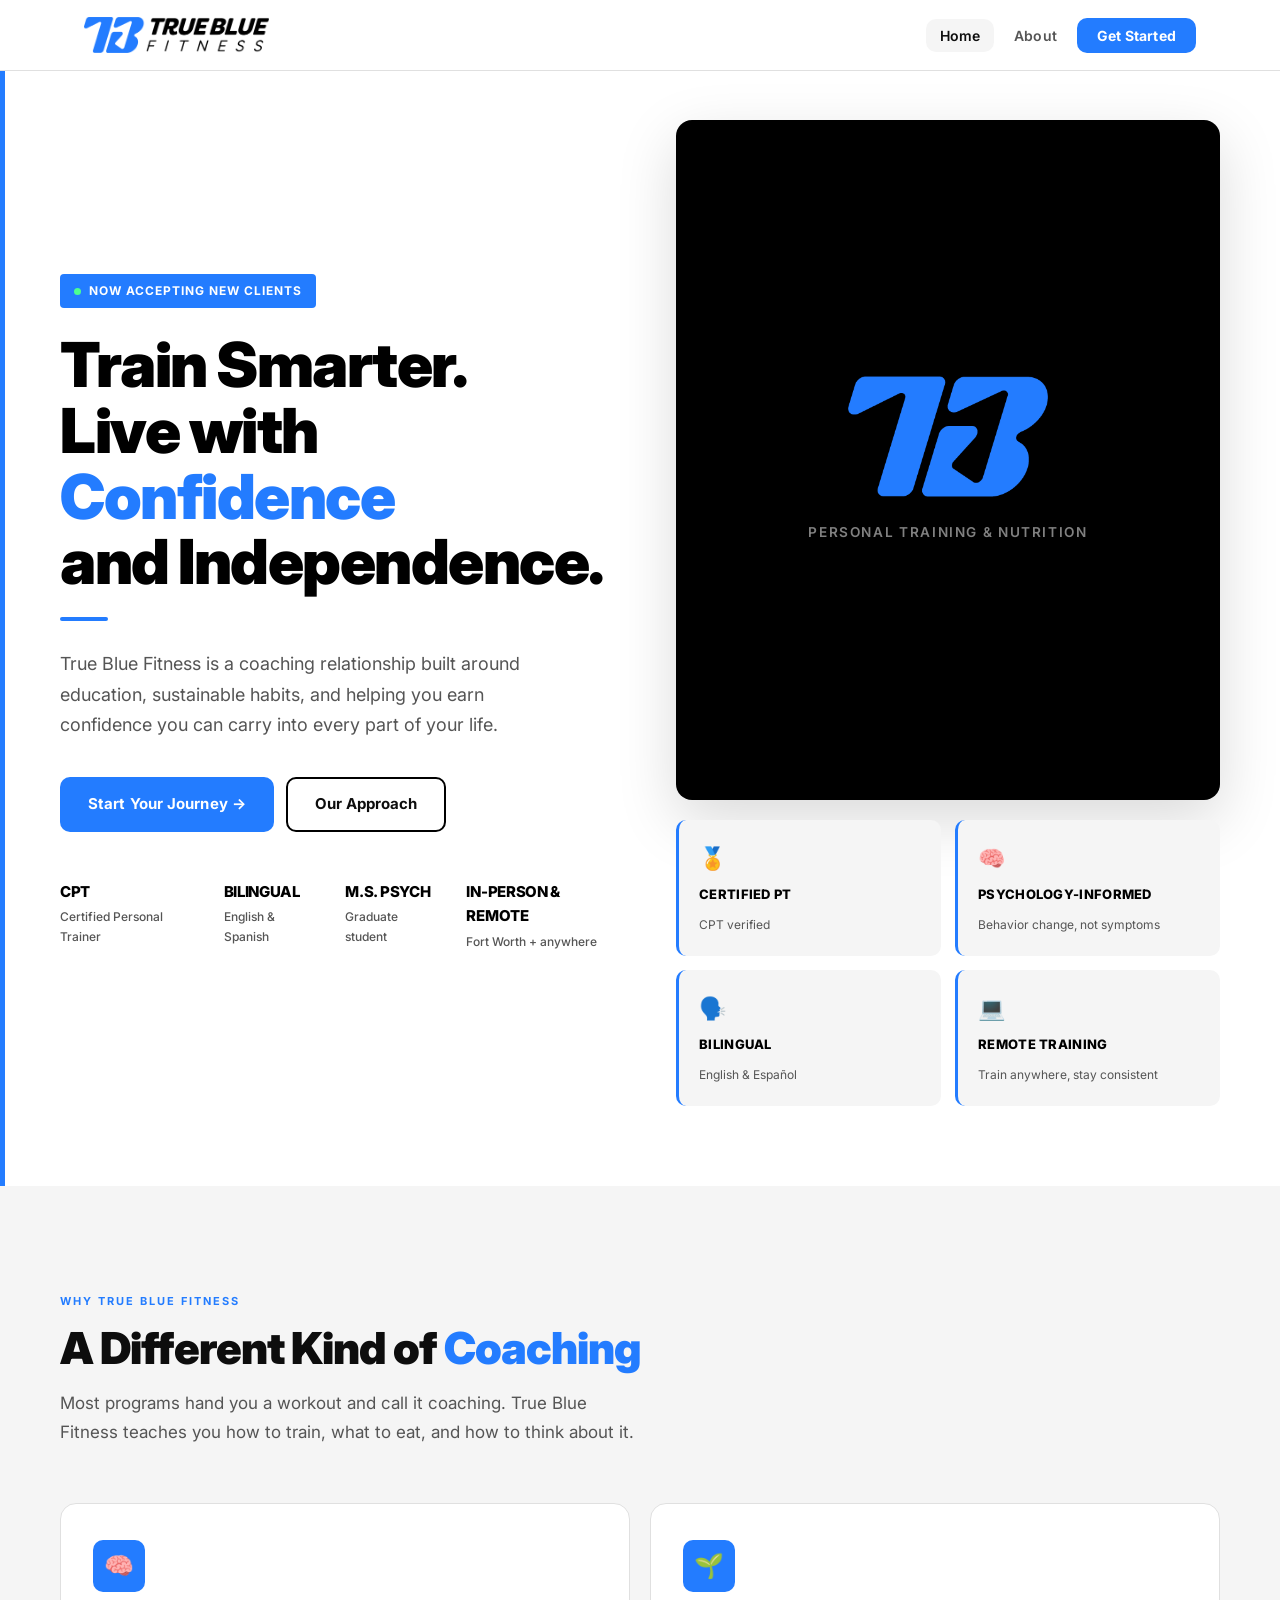
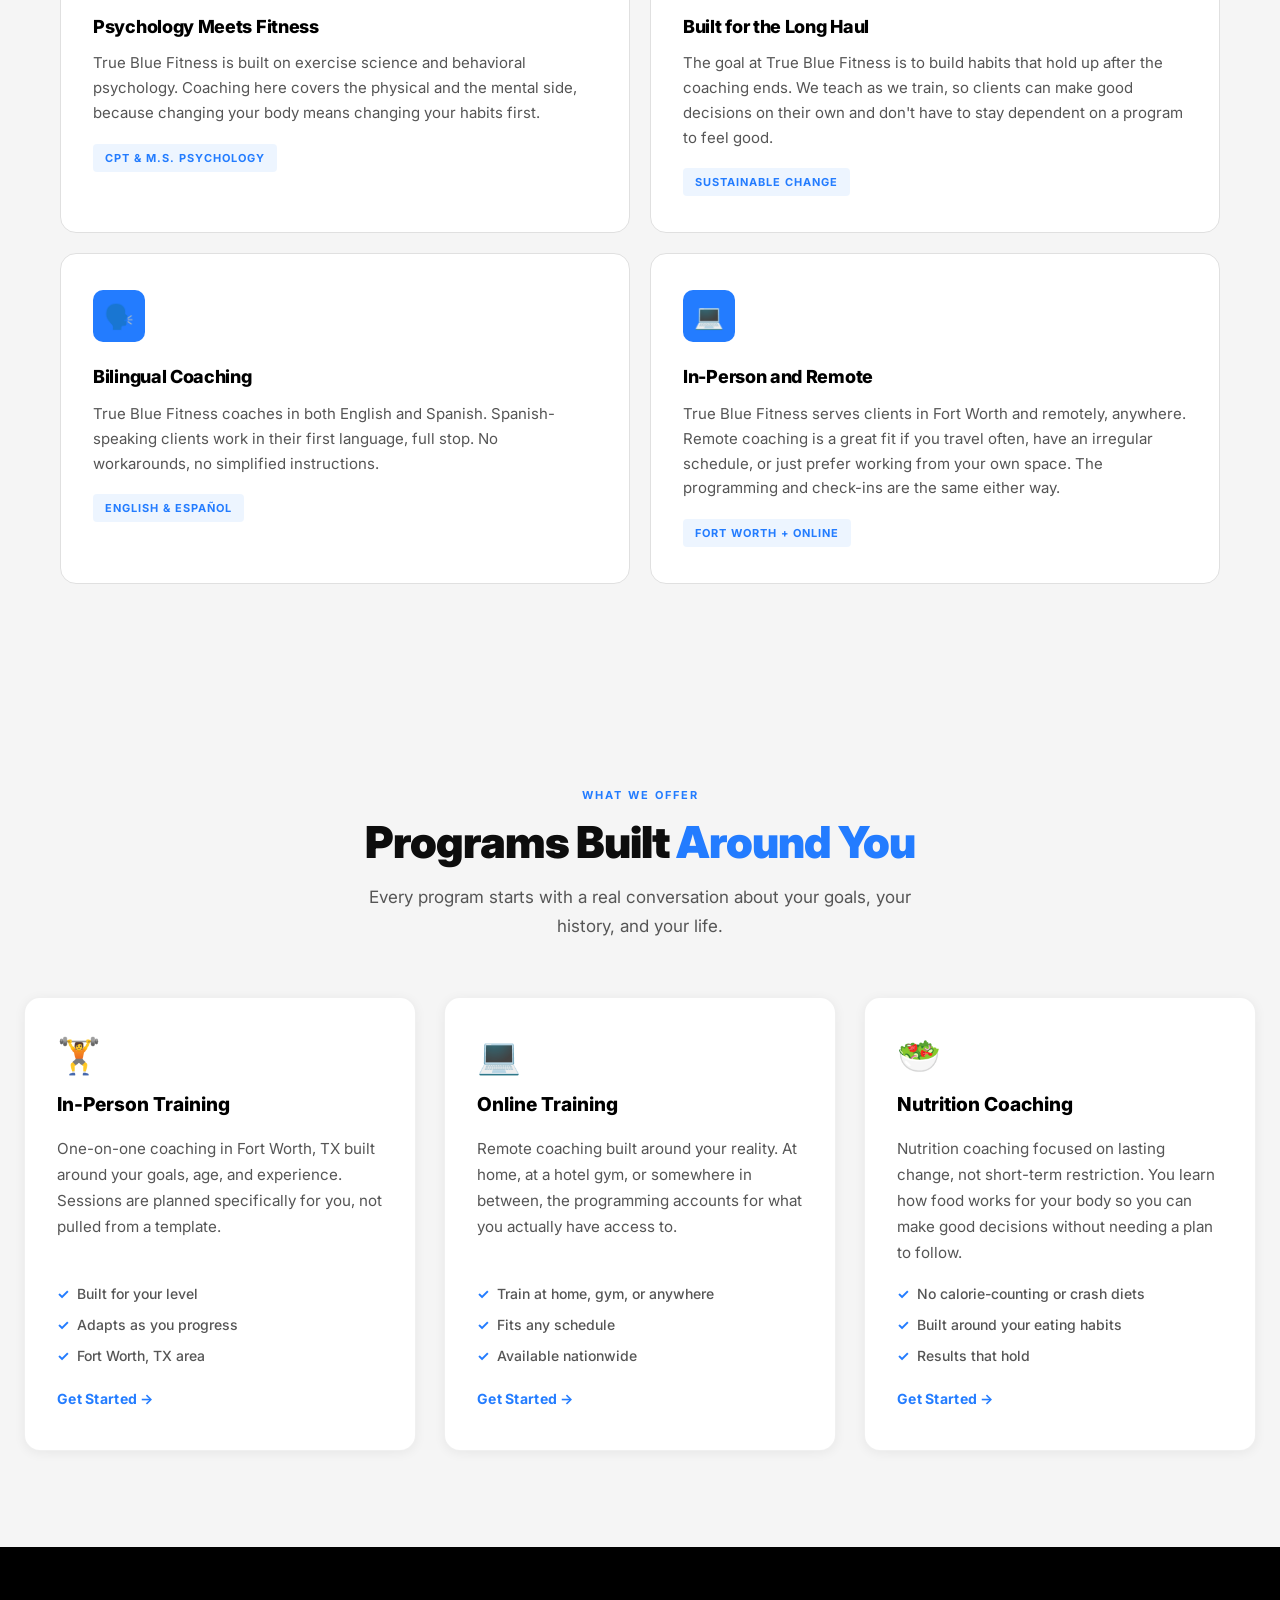
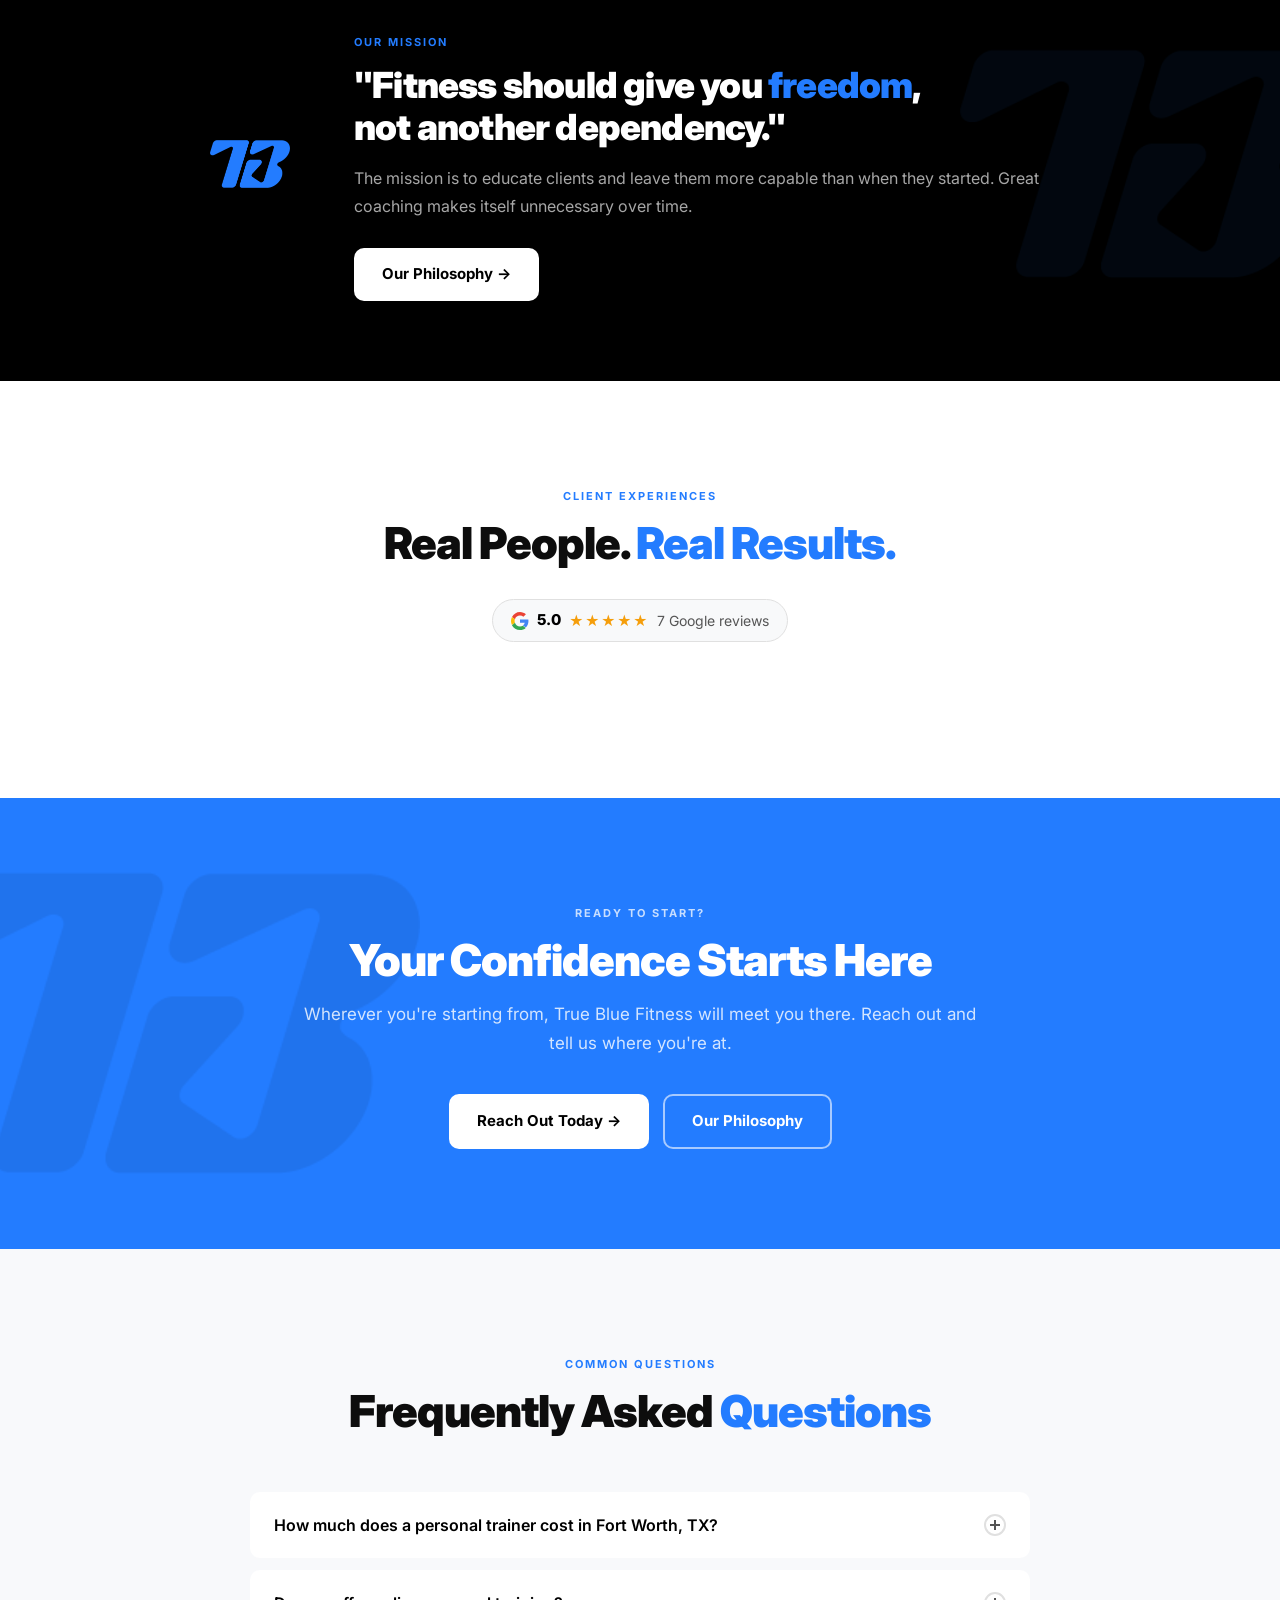
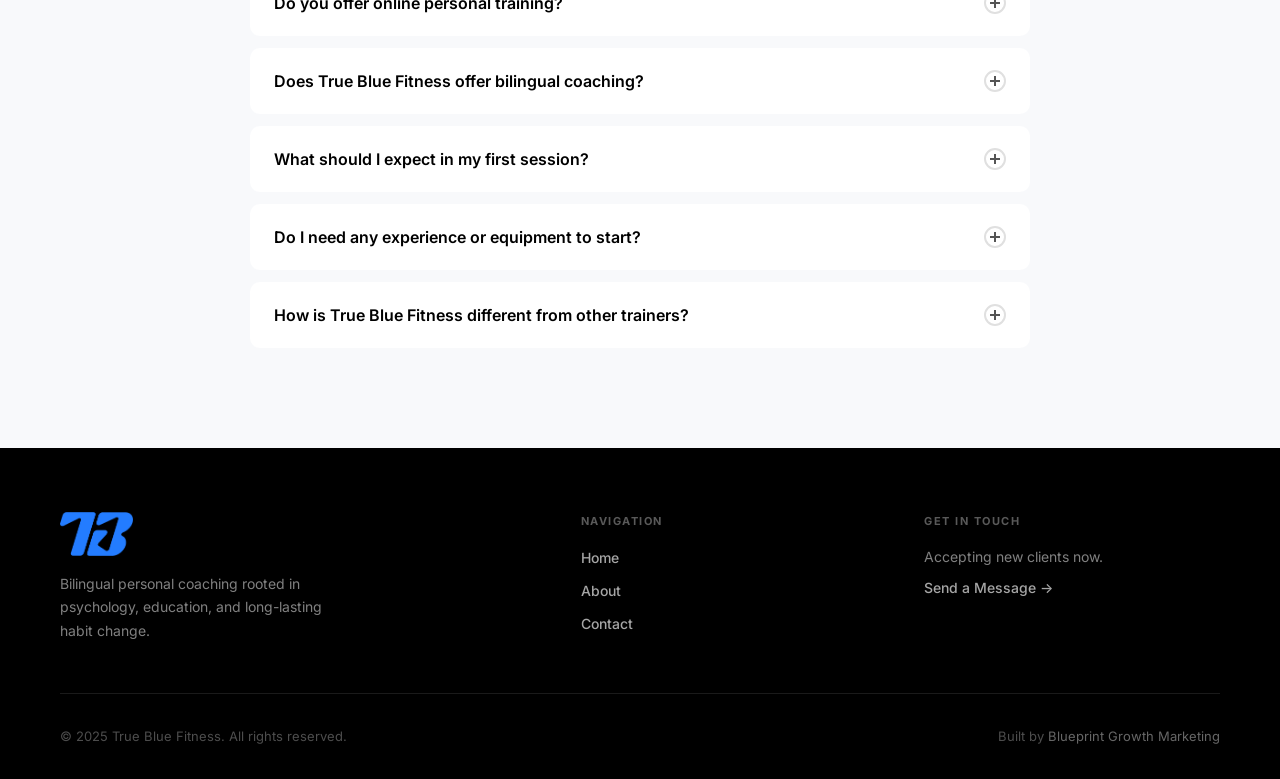
==== index.html @ 78f25d38 "Initial commit — True Blue Fitness static site" ====
<!DOCTYPE html>
<html lang="en">
<head>
  <meta charset="UTF-8" />
  <meta name="viewport" content="width=device-width, initial-scale=1.0" />
  <title>Certified Personal Trainer Fort Worth TX | Online Coaching | True Blue Fitness</title>
  <meta name="description" content="True Blue Fitness offers certified personal training (CPT) in Fort Worth, TX and remote coaching nationwide. Bilingual coaching in English and Spanish, focused on lasting habits and real confidence." />
  <link rel="canonical" href="https://truebluefitness.com/" />
  <meta name="robots" content="index, follow" />
  <link rel="sitemap" type="application/xml" href="/sitemap.xml" />

  <!-- Geo targeting: Fort Worth, TX -->
  <meta name="geo.region" content="US-TX" />
  <meta name="geo.placename" content="Fort Worth, Texas" />
  <meta name="geo.position" content="32.7555;-97.3308" />
  <meta name="ICBM" content="32.7555, -97.3308" />

  <!-- Keywords -->
  <meta name="keywords" content="certified personal trainer Fort Worth TX, CPT Fort Worth, online personal trainer, remote fitness coaching, bilingual personal trainer, personal trainer Fort Worth, fitness coach Fort Worth, online fitness coach Texas, bilingual fitness coach, personal training Fort Worth, remote personal trainer Texas" />

  <!-- Open Graph -->
  <meta property="og:title" content="Certified Personal Trainer Fort Worth TX | Online Coaching | True Blue Fitness" />
  <meta property="og:description" content="Certified personal trainer (CPT) offering bilingual coaching in Fort Worth, TX and online. In-person or remote, in English and Spanish." />
  <meta property="og:type" content="website" />
  <meta property="og:url" content="https://truebluefitness.com/" />

  <!-- LocalBusiness + Service Schema -->
  <script type="application/ld+json">
  {
    "@context": "https://schema.org",
    "@graph": [
      {
        "@type": "LocalBusiness",
        "name": "True Blue Fitness",
        "description": "Certified personal trainer (CPT) offering bilingual coaching in Fort Worth, TX and remotely nationwide. In-person and online training in English and Spanish, focused on sustainable habits and client independence.",
        "url": "https://truebluefitness.com",
        "telephone": "(682) 234-7968",
        "address": {
          "@type": "PostalAddress",
          "addressLocality": "Fort Worth",
          "addressRegion": "TX",
          "addressCountry": "US"
        },
        "areaServed": [
          { "@type": "City", "name": "Fort Worth", "sameAs": "https://www.wikidata.org/wiki/Q49188" },
          { "@type": "City", "name": "Dallas" },
          { "@type": "AdministrativeArea", "name": "Dallas-Fort Worth Metroplex" },
          { "@type": "Country", "name": "United States" }
        ],
        "knowsLanguage": ["en", "es"],
        "hasCredential": {
          "@type": "EducationalOccupationalCredential",
          "name": "Certified Personal Trainer (CPT)",
          "credentialCategory": "certification"
        },
        "priceRange": "$$",
        "aggregateRating": {
          "@type": "AggregateRating",
          "ratingValue": "5.0",
          "reviewCount": "7",
          "bestRating": "5",
          "worstRating": "1"
        },
        "sameAs": [
          "https://www.instagram.com/truebluefitness",
          "https://www.facebook.com/truebluefitness"
        ]
      },
      {
        "@type": "Person",
        "name": "Ivan Avila",
        "jobTitle": "Certified Personal Trainer",
        "worksFor": { "@type": "LocalBusiness", "name": "True Blue Fitness" },
        "url": "https://truebluefitness.com/about.html",
        "knowsLanguage": ["en", "es"],
        "hasCredential": {
          "@type": "EducationalOccupationalCredential",
          "name": "Certified Personal Trainer (CPT)",
          "credentialCategory": "certification"
        },
        "areaServed": [
          { "@type": "City", "name": "Fort Worth", "addressRegion": "TX" },
          { "@type": "Country", "name": "United States" }
        ]
      },
      {
        "@type": "Service",
        "name": "In-Person Personal Training",
        "provider": { "@type": "LocalBusiness", "name": "True Blue Fitness" },
        "areaServed": { "@type": "City", "name": "Fort Worth", "addressRegion": "TX" },
        "description": "One-on-one personal training in Fort Worth, TX. Bilingual coaching in English and Spanish.",
        "serviceType": "Personal Training"
      },
      {
        "@type": "Service",
        "name": "Remote Online Fitness Coaching",
        "provider": { "@type": "LocalBusiness", "name": "True Blue Fitness" },
        "areaServed": { "@type": "Country", "name": "United States" },
        "description": "Online personal training and habit coaching available to clients anywhere in the US. Bilingual in English and Spanish.",
        "serviceType": "Online Personal Training"
      }
    ]
  }
  </script>

  <!-- FAQ Schema -->
  <script type="application/ld+json">
  {
    "@context": "https://schema.org",
    "@type": "FAQPage",
    "mainEntity": [
      {
        "@type": "Question",
        "name": "How much does a personal trainer cost in Fort Worth, TX?",
        "acceptedAnswer": {
          "@type": "Answer",
          "text": "Personal training in Fort Worth typically ranges from $50 to $120 per session depending on the trainer's credentials, experience, and whether sessions are in-person or online. True Blue Fitness offers competitive rates for both in-person sessions in Fort Worth and remote coaching packages. Reach out for a free consultation and current pricing."
        }
      },
      {
        "@type": "Question",
        "name": "Do you offer online personal training?",
        "acceptedAnswer": {
          "@type": "Answer",
          "text": "Yes. True Blue Fitness offers fully remote coaching for clients anywhere in the United States. Online training includes custom programming, check-ins, form feedback via video, and nutrition guidance. It's delivered in a format that fits your schedule, not the other way around."
        }
      },
      {
        "@type": "Question",
        "name": "Does True Blue Fitness offer bilingual coaching?",
        "acceptedAnswer": {
          "@type": "Answer",
          "text": "Yes. True Blue Fitness coaches in both English and Spanish. All programming, communication, and sessions are available in either language. For Spanish-speaking clients in Fort Worth and the DFW area, that means working with a trainer who thinks in the same language they do."
        }
      },
      {
        "@type": "Question",
        "name": "What should I expect in my first session?",
        "acceptedAnswer": {
          "@type": "Answer",
          "text": "Your first session is a conversation, not a workout. True Blue Fitness takes time to understand your fitness level, goals, lifestyle, and any limitations before anything else. From there, a plan is built specifically around you. No judgment, no generic program. Just a clear starting point based on where you actually are."
        }
      },
      {
        "@type": "Question",
        "name": "Do I need any experience or equipment to start?",
        "acceptedAnswer": {
          "@type": "Answer",
          "text": "No experience or equipment required. True Blue Fitness works with complete beginners just as well as experienced athletes. In-person training takes place at a fully equipped gym in Fort Worth. For online clients, programs are built around whatever you have: a full gym, resistance bands, or just bodyweight."
        }
      },
      {
        "@type": "Question",
        "name": "How is True Blue Fitness different from other trainers?",
        "acceptedAnswer": {
          "@type": "Answer",
          "text": "Most trainers focus on the workout. True Blue Fitness focuses on the person. The approach combines exercise science and behavioral psychology to build habits that actually hold. The goal is to make you capable enough that you don't need a trainer. Clients consistently say the coaching is approachable, intentional, and it works."
        }
      }
    ]
  }
  </script>

  <link rel="preconnect" href="https://fonts.googleapis.com" />
  <link rel="preconnect" href="https://fonts.gstatic.com" crossorigin />
  <link href="https://fonts.googleapis.com/css2?family=Inter:wght@400;500;600;700;800;900&display=swap" rel="stylesheet" />
  <link rel="stylesheet" href="css/styles.css" />
</head>
<body>

  <div id="progress-bar"></div>

  <!-- Navigation -->
  <nav id="main-nav">
    <div class="nav-inner">
      <a href="index.html" class="nav-logo">
        <!-- Asset 2: horizontal primary logo, blue+black, for white/light backgrounds -->
        <img src="truebluefitnesslogospngs/Asset%202.png" alt="True Blue Fitness" />
      </a>
      <button class="nav-toggle" id="nav-toggle" aria-label="Open navigation menu" aria-expanded="false" aria-controls="nav-links">
        <span></span><span></span><span></span>
      </button>
      <ul class="nav-links" id="nav-links">
        <li><a href="index.html" class="active">Home</a></li>
        <li><a href="about.html">About</a></li>
        <li><a href="contact.html" class="btn-nav">Get Started</a></li>
      </ul>
    </div>
  </nav>

  <!-- ===== HERO ===== -->
  <section class="hero">
    <div class="hero-inner">

      <div class="hero-left">
        <div class="hero-badge">
          <span class="dot"></span>
          Now Accepting New Clients
        </div>
        <h1 class="hero-title">
          Train Smarter.<br/>
          Live with <span>Confidence</span><br/>
          and Independence.
        </h1>
        <div class="hero-divider"></div>
        <p class="hero-desc">
          True Blue Fitness is a coaching relationship built around education, sustainable habits,
          and helping you earn confidence you can carry into every part of your life.
        </p>
        <div class="hero-actions">
          <a href="contact.html" class="btn-primary">Start Your Journey &rarr;</a>
          <a href="about.html" class="btn-ghost">Our Approach</a>
        </div>
        <div class="hero-stats">
          <div class="hero-stat">
            <div class="hero-stat-num">CPT</div>
            <div class="hero-stat-label">Certified Personal Trainer</div>
          </div>
          <div class="hero-stat">
            <div class="hero-stat-num">Bilingual</div>
            <div class="hero-stat-label">English &amp; Spanish</div>
          </div>
          <div class="hero-stat">
            <div class="hero-stat-num">M.S. Psych</div>
            <div class="hero-stat-label">Graduate student</div>
          </div>
          <div class="hero-stat">
            <div class="hero-stat-num">In-Person &amp; Remote</div>
            <div class="hero-stat-label">Fort Worth + anywhere</div>
          </div>
        </div>
      </div>

      <!-- Right: brand visual card -->
      <div class="hero-visual reveal">
        <div class="hero-photo-card hero-brand-card">
          <img
            src="truebluefitnesslogospngs/Asset%2015.png"
            alt="True Blue Fitness"
            class="hero-brand-logo"
          />
          <div class="hero-brand-tagline">Personal Training &amp; Nutrition</div>
        </div>
        <div class="hero-info-cards">
          <div class="hero-info-card">
            <div class="icon">🏅</div>
            <strong>Certified PT</strong>
            <span>CPT verified</span>
          </div>
          <div class="hero-info-card">
            <div class="icon">🧠</div>
            <strong>Psychology-Informed</strong>
            <span>Behavior change, not symptoms</span>
          </div>
          <div class="hero-info-card">
            <div class="icon">🗣️</div>
            <strong>Bilingual</strong>
            <span>English &amp; Español</span>
          </div>
          <div class="hero-info-card">
            <div class="icon">💻</div>
            <strong>Remote Training</strong>
            <span>Train anywhere, stay consistent</span>
          </div>
        </div>
      </div>

    </div>
  </section>

  <!-- ===== WHY TRUE BLUE ===== -->
  <section class="why-section">
    <div class="why-inner">
      <div class="section-header reveal">
        <div class="section-label">Why True Blue Fitness</div>
        <h2 class="section-heading">A Different Kind of <span>Coaching</span></h2>
        <p class="section-subtext">Most programs hand you a workout and call it coaching. True Blue Fitness teaches you how to train, what to eat, and how to think about it.</p>
      </div>

      <div class="features-grid">
        <div class="feature-card reveal">
          <div class="feature-icon">🧠</div>
          <h3>Psychology Meets Fitness</h3>
          <p>True Blue Fitness is built on exercise science and behavioral psychology. Coaching here covers the physical and the mental side, because changing your body means changing your habits first.</p>
          <span class="feature-tag">CPT &amp; M.S. Psychology</span>
        </div>

        <div class="feature-card reveal reveal-delay-1">
          <div class="feature-icon">🌱</div>
          <h3>Built for the Long Haul</h3>
          <p>The goal at True Blue Fitness is to build habits that hold up after the coaching ends. We teach as we train, so clients can make good decisions on their own and don't have to stay dependent on a program to feel good.</p>
          <span class="feature-tag">Sustainable Change</span>
        </div>

        <div class="feature-card reveal reveal-delay-2">
          <div class="feature-icon">🗣️</div>
          <h3>Bilingual Coaching</h3>
          <p>True Blue Fitness coaches in both English and Spanish. Spanish-speaking clients work in their first language, full stop. No workarounds, no simplified instructions.</p>
          <span class="feature-tag">English &amp; Español</span>
        </div>

        <div class="feature-card reveal reveal-delay-3">
          <div class="feature-icon">💻</div>
          <h3>In-Person and Remote</h3>
          <p>True Blue Fitness serves clients in Fort Worth and remotely, anywhere. Remote coaching is a great fit if you travel often, have an irregular schedule, or just prefer working from your own space. The programming and check-ins are the same either way.</p>
          <span class="feature-tag">Fort Worth + Online</span>
        </div>
      </div>
    </div>
  </section>

  <!-- ===== SERVICES ===== -->
  <section class="services-section">
    <div class="services-inner">
      <div class="section-header centered reveal">
        <div class="section-label">What We Offer</div>
        <h2 class="section-heading">Programs Built <span>Around You</span></h2>
        <p class="section-subtext">Every program starts with a real conversation about your goals, your history, and your life.</p>
      </div>

      <div class="services-grid">

        <div class="service-card reveal">
          <div class="service-icon">🏋️</div>
          <h3>In-Person Training</h3>
          <p>One-on-one coaching in Fort Worth, TX built around your goals, age, and experience. Sessions are planned specifically for you, not pulled from a template.</p>
          <ul class="service-list">
            <li>Built for your level</li>
            <li>Adapts as you progress</li>
            <li>Fort Worth, TX area</li>
          </ul>
          <a href="contact.html" class="service-cta">Get Started &rarr;</a>
        </div>

        <div class="service-card reveal reveal-delay-1">
          <div class="service-icon">💻</div>
          <h3>Online Training</h3>
          <p>Remote coaching built around your reality. At home, at a hotel gym, or somewhere in between, the programming accounts for what you actually have access to.</p>
          <ul class="service-list">
            <li>Train at home, gym, or anywhere</li>
            <li>Fits any schedule</li>
            <li>Available nationwide</li>
          </ul>
          <a href="contact.html" class="service-cta">Get Started &rarr;</a>
        </div>

        <div class="service-card reveal reveal-delay-2">
          <div class="service-icon">🥗</div>
          <h3>Nutrition Coaching</h3>
          <p>Nutrition coaching focused on lasting change, not short-term restriction. You learn how food works for your body so you can make good decisions without needing a plan to follow.</p>
          <ul class="service-list">
            <li>No calorie-counting or crash diets</li>
            <li>Built around your eating habits</li>
            <li>Results that hold</li>
          </ul>
          <a href="contact.html" class="service-cta">Get Started &rarr;</a>
        </div>

      </div>
    </div>
  </section>

  <!-- ===== MISSION STRIP (black bg) ===== -->
  <section class="mission-strip">
    <!-- Asset 15: blue TB mark — used on dark/black background per brand guidelines -->
    <img src="truebluefitnesslogospngs/Asset%2015.png" alt="" class="mission-strip-bg-mark" aria-hidden="true" />
    <div class="mission-strip-inner reveal">
      <div class="mission-logo-wrap">
        <img src="truebluefitnesslogospngs/Asset%2015.png" alt="True Blue Fitness mark" />
      </div>
      <div>
        <div class="section-label">Our Mission</div>
        <h2>"Fitness should give you <span>freedom</span>,<br/>not another dependency."</h2>
        <p>The mission is to educate clients and leave them more capable than when they started. Great coaching makes itself unnecessary over time.</p>
        <a href="about.html" class="btn-white">Our Philosophy &rarr;</a>
      </div>
    </div>
  </section>

  <!-- ===== TESTIMONIALS ===== -->
  <section class="testimonials-section">
    <div class="testimonials-inner">
      <div class="section-header centered reveal">
        <div class="section-label">Client Experiences</div>
        <h2 class="section-heading">Real People. <span>Real Results.</span></h2>
        <div class="google-rating-badge">
          <svg width="18" height="18" viewBox="0 0 48 48" xmlns="http://www.w3.org/2000/svg" aria-hidden="true">
            <path fill="#EA4335" d="M24 9.5c3.5 0 6.6 1.2 9 3.2l6.7-6.7C35.7 2.5 30.2 0 24 0 14.6 0 6.6 5.4 2.7 13.3l7.8 6.1C12.4 13 17.7 9.5 24 9.5z"/>
            <path fill="#4285F4" d="M46.5 24.5c0-1.6-.1-3.1-.4-4.5H24v8.5h12.7c-.6 3-2.3 5.5-4.8 7.2l7.5 5.8c4.4-4.1 7.1-10.1 7.1-17z"/>
            <path fill="#FBBC05" d="M10.5 28.6A14.6 14.6 0 0 1 9.5 24c0-1.6.3-3.2.8-4.6l-7.8-6.1A23.9 23.9 0 0 0 0 24c0 3.9.9 7.5 2.5 10.7l8-6.1z"/>
            <path fill="#34A853" d="M24 48c6.2 0 11.4-2 15.2-5.5l-7.5-5.8c-2 1.4-4.6 2.2-7.7 2.2-6.3 0-11.6-4.3-13.5-10l-8 6.1C6.6 42.6 14.6 48 24 48z"/>
          </svg>
          <span class="google-rating-num">5.0</span>
          <span class="google-stars">★★★★★</span>
          <span class="google-count">7 Google reviews</span>
        </div>
      </div>

      <!-- =====================================================
           ELFSIGHT GOOGLE REVIEWS WIDGET
           SETUP:
           1. Sign up at https://elfsight.com/google-reviews-widget/
           2. Connect your Google Business Profile
           3. Customize the layout/colors to match the site
           4. Copy your embed code (two lines) and replace the
              placeholder script + div below with your real code
           ===================================================== -->

      <!-- REPLACE these two lines with your Elfsight embed code -->
      <script src="https://static.elfsight.com/platform/platform.js" async></script>
      <div class="elfsight-app-YOUR-APP-ID" data-elfsight-app-lazy></div>
    </div>
  </section>

  <!-- ===== CTA (blue bg) ===== -->
  <section class="cta-section">
    <!-- Asset 13: black TB mark — used on blue background per brand guidelines (black+white on blue) -->
    <img src="truebluefitnesslogospngs/Asset%2013.png" alt="" class="cta-bg-mark" aria-hidden="true" />
    <div class="cta-inner reveal">
      <div class="section-label">Ready to Start?</div>
      <h2>Your Confidence Starts Here</h2>
      <p>Wherever you're starting from, True Blue Fitness will meet you there. Reach out and tell us where you're at.</p>
      <div class="cta-actions">
        <a href="contact.html" class="btn-white">Reach Out Today &rarr;</a>
        <a href="about.html" class="btn-blue-outline" style="border-color:rgba(255,255,255,0.6); color:white;">Our Philosophy</a>
      </div>
    </div>
  </section>

  <!-- ===== FAQ ===== -->
  <section class="faq-section">
    <div class="faq-inner">
      <div class="section-header centered reveal">
        <div class="section-label">Common Questions</div>
        <h2 class="section-heading">Frequently Asked <span>Questions</span></h2>
      </div>
      <div class="faq-list">

        <div class="faq-item reveal">
          <button class="faq-question" aria-expanded="false">
            How much does a personal trainer cost in Fort Worth, TX?
            <span class="faq-icon" aria-hidden="true"></span>
          </button>
          <div class="faq-answer">
            <p>Personal training in Fort Worth typically ranges from $50 to $120 per session depending on the trainer's credentials, experience, and whether sessions are in-person or online. True Blue Fitness offers competitive rates for both in-person sessions in Fort Worth and remote coaching packages. Reach out for a free consultation and current pricing.</p>
          </div>
        </div>

        <div class="faq-item reveal reveal-delay-1">
          <button class="faq-question" aria-expanded="false">
            Do you offer online personal training?
            <span class="faq-icon" aria-hidden="true"></span>
          </button>
          <div class="faq-answer">
            <p>Yes. True Blue Fitness offers fully remote coaching for clients anywhere in the United States. Online training includes custom programming, check-ins, form feedback via video, and nutrition guidance. It's delivered in a format that fits your schedule, not the other way around.</p>
          </div>
        </div>

        <div class="faq-item reveal reveal-delay-2">
          <button class="faq-question" aria-expanded="false">
            Does True Blue Fitness offer bilingual coaching?
            <span class="faq-icon" aria-hidden="true"></span>
          </button>
          <div class="faq-answer">
            <p>Yes. True Blue Fitness coaches in both English and Spanish. All programming, communication, and sessions are available in either language. For Spanish-speaking clients in Fort Worth and the DFW area, that means working with a trainer who thinks in the same language they do.</p>
          </div>
        </div>

        <div class="faq-item reveal">
          <button class="faq-question" aria-expanded="false">
            What should I expect in my first session?
            <span class="faq-icon" aria-hidden="true"></span>
          </button>
          <div class="faq-answer">
            <p>Your first session is a conversation, not a workout. True Blue Fitness takes time to understand your fitness level, goals, lifestyle, and any limitations before anything else. From there, a plan is built specifically around you. No judgment, no generic program. Just a clear starting point based on where you actually are.</p>
          </div>
        </div>

        <div class="faq-item reveal reveal-delay-1">
          <button class="faq-question" aria-expanded="false">
            Do I need any experience or equipment to start?
            <span class="faq-icon" aria-hidden="true"></span>
          </button>
          <div class="faq-answer">
            <p>No experience or equipment required. True Blue Fitness works with complete beginners just as well as experienced athletes. In-person training takes place at a fully equipped gym in Fort Worth. For online clients, programs are built around whatever you have: a full gym, resistance bands, or just bodyweight.</p>
          </div>
        </div>

        <div class="faq-item reveal reveal-delay-2">
          <button class="faq-question" aria-expanded="false">
            How is True Blue Fitness different from other trainers?
            <span class="faq-icon" aria-hidden="true"></span>
          </button>
          <div class="faq-answer">
            <p>Most trainers focus on the workout. True Blue Fitness focuses on the person. The approach combines exercise science and behavioral psychology to build habits that actually hold. The goal is to make you capable enough that you don't need a trainer. Clients consistently say the coaching is approachable, intentional, and it works.</p>
          </div>
        </div>

      </div>
    </div>
  </section>

  <!-- ===== FOOTER ===== -->
  <footer>
    <div class="footer-inner">
      <div class="footer-top">
        <div class="footer-brand">
          <div class="footer-logo">
            <!-- Asset 15: blue TB mark — correct for dark/black backgrounds per brand guidelines -->
            <img src="truebluefitnesslogospngs/Asset%2015.png" alt="True Blue Fitness" />
          </div>
          <p>Bilingual personal coaching rooted in psychology, education, and long-lasting habit change.</p>
        </div>
        <div class="footer-col">
          <h4>Navigation</h4>
          <a href="index.html">Home</a>
          <a href="about.html">About</a>
          <a href="contact.html">Contact</a>
        </div>
        <div class="footer-col">
          <h4>Get In Touch</h4>
          <p>Accepting new clients now.</p>
          <a href="contact.html">Send a Message &rarr;</a>
        </div>
      </div>
      <div class="footer-bottom">
        <p>&copy; 2025 True Blue Fitness. All rights reserved.</p>
        <p>Built by <a href="https://www.blueprintgrowthco.com" target="_blank" rel="noopener">Blueprint Growth Marketing</a></p>
      </div>
    </div>
  </footer>

  <a href="contact.html" id="float-cta">Get Started &rarr;</a>

  <script src="js/main.js"></script>
</body>
</html>
---- css/styles.css ----
/* ===================================================
   TRUE BLUE FITNESS — Stylesheet
   Brand colors: Blue #237CFF | Black #000000 | White #FFFFFF
   =================================================== */

/* ---------- CSS Variables ---------- */
:root {
  --blue:    #237CFF;
  --blue-h:  #1565e0;
  --blue-lt: #5a9fff;
  --black:   #000000;
  --white:   #ffffff;
  --gray:    #f5f5f5;
  --gray-2:  #ebebeb;
  --text:    #0d0d0d;
  --text-2:  #555555;
  --border:  #e0e0e0;
  --shadow:  rgba(35, 124, 255, 0.14);
  --radius:  10px;
  --radius-lg: 16px;
  --transition: all 0.25s ease;
}

/* ---------- Reset & Base ---------- */
*, *::before, *::after { box-sizing: border-box; margin: 0; padding: 0; }

html { scroll-behavior: smooth; }

body {
  font-family: 'Inter', sans-serif;
  font-size: 16px;
  color: var(--text);
  background: var(--white);
  line-height: 1.65;
  -webkit-font-smoothing: antialiased;
}

img { max-width: 100%; display: block; }
a { text-decoration: none; color: inherit; }
ul { list-style: none; }

/* ---------- Progress Bar ---------- */
#progress-bar {
  position: fixed;
  top: 0; left: 0;
  height: 3px;
  width: 0%;
  background: var(--blue);
  z-index: 9999;
  transition: width 0.1s linear;
}

/* ---------- Navigation ---------- */
nav {
  position: fixed;
  top: 0; left: 0; right: 0;
  background: var(--white);
  border-bottom: 1.5px solid var(--border);
  z-index: 1000;
  transition: var(--transition);
}

nav.scrolled {
  box-shadow: 0 4px 20px rgba(0,0,0,0.08);
}

.nav-inner {
  max-width: 1160px;
  margin: 0 auto;
  padding: 0 24px;
  height: 70px;
  display: flex;
  align-items: center;
  justify-content: space-between;
}

.nav-logo {
  display: flex;
  align-items: center;
}

.nav-logo img {
  height: 36px;
  width: auto;
  display: block;
}

.nav-links {
  display: flex;
  align-items: center;
  gap: 6px;
}

.nav-links a {
  font-size: 14px;
  font-weight: 600;
  color: var(--text-2);
  padding: 8px 14px;
  border-radius: var(--radius);
  transition: var(--transition);
  letter-spacing: 0.1px;
}

.nav-links a:hover,
.nav-links a.active {
  color: var(--text);
  background: var(--gray);
}

.btn-nav {
  background: var(--blue) !important;
  color: var(--white) !important;
  padding: 9px 20px !important;
  border-radius: var(--radius) !important;
  font-weight: 700 !important;
  letter-spacing: 0.2px !important;
  transition: var(--transition) !important;
}

.btn-nav:hover {
  background: var(--blue-h) !important;
  transform: translateY(-1px);
  box-shadow: 0 6px 20px rgba(35,124,255,0.3) !important;
}

/* Mobile toggle button */
.nav-toggle {
  display: none;
  flex-direction: column;
  justify-content: center;
  align-items: center;
  gap: 5px;
  cursor: pointer;
  padding: 10px;
  margin-right: -10px;
  /* Min 44×44px tap target */
  min-width: 44px;
  min-height: 44px;
  /* Reset button element styles */
  background: none;
  border: none;
  outline: none;
}

.nav-toggle:focus-visible {
  outline: 2px solid var(--blue);
  border-radius: var(--radius);
}

.nav-toggle span {
  display: block;
  width: 22px;
  height: 2px;
  background: var(--black);
  border-radius: 2px;
  transition: var(--transition);
}

/* ---------- Buttons ---------- */
.btn-primary {
  display: inline-flex;
  align-items: center;
  gap: 8px;
  background: var(--blue);
  color: var(--white);
  padding: 14px 28px;
  border-radius: var(--radius);
  font-size: 15px;
  font-weight: 700;
  cursor: pointer;
  border: none;
  transition: var(--transition);
  letter-spacing: 0.1px;
}

.btn-primary:hover {
  background: var(--blue-h);
  transform: translateY(-2px);
  box-shadow: 0 8px 24px rgba(35,124,255,0.35);
}

.btn-ghost {
  display: inline-flex;
  align-items: center;
  gap: 8px;
  background: transparent;
  color: var(--text);
  padding: 13px 27px;
  border-radius: var(--radius);
  font-size: 15px;
  font-weight: 700;
  cursor: pointer;
  border: 2px solid var(--black);
  transition: var(--transition);
}

.btn-ghost:hover {
  background: var(--black);
  color: var(--white);
  transform: translateY(-2px);
}

.btn-white {
  display: inline-flex;
  align-items: center;
  gap: 8px;
  background: var(--white);
  color: var(--black);
  padding: 14px 28px;
  border-radius: var(--radius);
  font-size: 15px;
  font-weight: 700;
  cursor: pointer;
  border: none;
  transition: var(--transition);
}

.btn-white:hover {
  background: var(--gray);
  transform: translateY(-2px);
  box-shadow: 0 8px 24px rgba(0,0,0,0.15);
}

.btn-blue-outline {
  display: inline-flex;
  align-items: center;
  gap: 8px;
  background: transparent;
  color: var(--blue);
  padding: 13px 27px;
  border-radius: var(--radius);
  font-size: 15px;
  font-weight: 700;
  cursor: pointer;
  border: 2px solid var(--blue);
  transition: var(--transition);
}

.btn-blue-outline:hover {
  background: var(--blue);
  color: var(--white);
  transform: translateY(-2px);
}

/* ---------- Section Labels ---------- */
.section-label {
  display: inline-block;
  font-size: 11px;
  font-weight: 700;
  letter-spacing: 2px;
  text-transform: uppercase;
  color: var(--blue);
  margin-bottom: 14px;
}

/* ---------- Section Headings ---------- */
.section-heading {
  font-size: clamp(30px, 4vw, 44px);
  font-weight: 900;
  color: var(--text);
  letter-spacing: -1px;
  line-height: 1.1;
  margin-bottom: 16px;
}

.section-heading span { color: var(--blue); }

.section-subtext {
  font-size: 17px;
  color: var(--text-2);
  max-width: 580px;
  line-height: 1.7;
}

.section-header { margin-bottom: 56px; }

.section-header.centered { text-align: center; }

.section-header.centered .section-subtext { margin: 0 auto; }

/* ---------- Hero ---------- */
.hero {
  min-height: 100vh;
  display: flex;
  align-items: center;
  padding: 120px 24px 80px;
  background: var(--white);
  position: relative;
  overflow: hidden;
}

/* Blue left-edge accent bar */
.hero::before {
  content: '';
  position: absolute;
  left: 0; top: 0; bottom: 0;
  width: 5px;
  background: var(--blue);
}

.hero-inner {
  max-width: 1160px;
  margin: 0 auto;
  display: grid;
  grid-template-columns: 1fr 1fr;
  gap: 72px;
  align-items: center;
  position: relative;
  z-index: 1;
}

.hero-badge {
  display: inline-flex;
  align-items: center;
  gap: 8px;
  background: var(--blue);
  color: var(--white);
  border-radius: 4px;
  padding: 7px 14px;
  font-size: 12px;
  font-weight: 700;
  letter-spacing: 1px;
  text-transform: uppercase;
  margin-bottom: 24px;
}

.hero-badge .dot {
  width: 7px; height: 7px;
  background: #4cff91;
  border-radius: 50%;
  animation: pulse-dot 2s infinite;
}

@keyframes pulse-dot {
  0%, 100% { opacity: 1; }
  50% { opacity: 0.5; }
}

.hero-title {
  font-size: clamp(38px, 5vw, 62px);
  font-weight: 900;
  color: var(--black);
  letter-spacing: -1.5px;
  line-height: 1.06;
  margin-bottom: 22px;
}

.hero-title span { color: var(--blue); }

.hero-desc {
  font-size: 18px;
  color: var(--text-2);
  line-height: 1.7;
  margin-bottom: 36px;
  max-width: 460px;
}

.hero-actions {
  display: flex;
  gap: 12px;
  flex-wrap: wrap;
  margin-bottom: 48px;
}

.hero-divider {
  width: 48px;
  height: 4px;
  background: var(--blue);
  margin-bottom: 28px;
  border-radius: 2px;
}

.hero-stats {
  display: flex;
  gap: 36px;
}

.hero-stat-num {
  font-size: 15px;
  font-weight: 800;
  color: var(--black);
  letter-spacing: -0.3px;
  text-transform: uppercase;
}

.hero-stat-label {
  font-size: 12px;
  color: var(--text-2);
  font-weight: 500;
  margin-top: 3px;
}

/* Hero visual (right column) */
.hero-visual {
  display: flex;
  flex-direction: column;
  align-items: center;
  gap: 20px;
}

.hero-logo-card {
  background: var(--black);
  border-radius: var(--radius-lg);
  padding: 48px 40px;
  display: flex;
  align-items: center;
  justify-content: center;
  width: 100%;
}

.hero-logo-card img {
  width: 220px;
  height: auto;
}

/* Hero brand card */
.hero-photo-card {
  width: 100%;
  border-radius: var(--radius-lg);
  overflow: hidden;
  box-shadow: 0 20px 60px rgba(0,0,0,0.15);
  aspect-ratio: 4/5;
  background: var(--black);
}

.hero-brand-card {
  display: flex;
  flex-direction: column;
  align-items: center;
  justify-content: center;
  gap: 24px;
  padding: 48px 32px;
}

.hero-brand-logo {
  width: min(200px, 60%);
  height: auto;
  display: block;
}

.hero-brand-tagline {
  font-size: 0.85rem;
  font-weight: 600;
  letter-spacing: 0.12em;
  text-transform: uppercase;
  color: rgba(255,255,255,0.5);
}

.hero-info-cards {
  display: grid;
  grid-template-columns: 1fr 1fr;
  gap: 14px;
  width: 100%;
}

.hero-info-card {
  background: var(--gray);
  border-radius: var(--radius);
  padding: 20px;
  border-left: 3px solid var(--blue);
}

.hero-info-card .icon { font-size: 22px; margin-bottom: 8px; }

.hero-info-card strong {
  display: block;
  font-size: 13px;
  font-weight: 800;
  color: var(--black);
  margin-bottom: 4px;
  text-transform: uppercase;
  letter-spacing: 0.3px;
}

.hero-info-card span {
  font-size: 12px;
  color: var(--text-2);
  line-height: 1.5;
}

/* ---------- Why True Blue Section ---------- */
.why-section {
  padding: 100px 24px;
  background: var(--gray);
}

.why-inner { max-width: 1160px; margin: 0 auto; }

.features-grid {
  display: grid;
  grid-template-columns: repeat(2, 1fr);
  gap: 20px;
}

.feature-card {
  background: var(--white);
  border: 1.5px solid var(--border);
  border-radius: var(--radius-lg);
  padding: 36px 32px;
  transition: var(--transition);
  position: relative;
  overflow: hidden;
}

.feature-card::after {
  content: '';
  position: absolute;
  bottom: 0; left: 0; right: 0;
  height: 3px;
  background: var(--blue);
  transform: scaleX(0);
  transform-origin: left;
  transition: transform 0.3s ease;
}

.feature-card:hover {
  border-color: var(--blue);
  box-shadow: 0 10px 40px rgba(35,124,255,0.12);
  transform: translateY(-3px);
}

.feature-card:hover::after { transform: scaleX(1); }

.feature-icon {
  width: 52px; height: 52px;
  border-radius: var(--radius);
  background: var(--blue);
  display: flex;
  align-items: center;
  justify-content: center;
  font-size: 24px;
  margin-bottom: 20px;
}

.feature-card h3 {
  font-size: 18px;
  font-weight: 800;
  color: var(--black);
  margin-bottom: 10px;
  letter-spacing: -0.3px;
}

.feature-card p {
  font-size: 15px;
  color: var(--text-2);
  line-height: 1.65;
}

.feature-tag {
  display: inline-block;
  margin-top: 18px;
  font-size: 11px;
  font-weight: 700;
  letter-spacing: 1px;
  text-transform: uppercase;
  color: var(--blue);
  background: rgba(35,124,255,0.08);
  padding: 5px 12px;
  border-radius: 4px;
}

/* ---------- Services Section ---------- */
.services-section {
  padding: 96px 24px;
  background: var(--gray);
}

.services-inner {
  max-width: var(--max-w);
  margin: 0 auto;
}

.services-grid {
  display: grid;
  grid-template-columns: repeat(3, 1fr);
  gap: 28px;
  margin-top: 56px;
}

.service-card {
  background: var(--white);
  border-radius: var(--radius-lg);
  padding: 40px 32px;
  display: flex;
  flex-direction: column;
  gap: 16px;
  box-shadow: 0 2px 12px rgba(0,0,0,0.06);
  border: 1px solid rgba(0,0,0,0.06);
  transition: transform 0.25s ease, box-shadow 0.25s ease;
}

.service-card:hover {
  transform: translateY(-4px);
  box-shadow: 0 12px 32px rgba(0,0,0,0.10);
}

.service-icon {
  font-size: 2.2rem;
  line-height: 1;
}

.service-card h3 {
  font-size: 1.2rem;
  font-weight: 800;
  color: var(--black);
  margin: 0;
}

.service-card p {
  font-size: 0.95rem;
  color: var(--text-2);
  line-height: 1.7;
  margin: 0;
  flex: 1;
}

.service-list {
  list-style: none;
  padding: 0;
  margin: 0;
  display: flex;
  flex-direction: column;
  gap: 8px;
}

.service-list li {
  font-size: 0.875rem;
  font-weight: 500;
  color: var(--text-2);
  padding-left: 20px;
  position: relative;
}

.service-list li::before {
  content: '✓';
  position: absolute;
  left: 0;
  color: var(--blue);
  font-weight: 700;
}

.service-cta {
  display: inline-block;
  margin-top: 4px;
  font-size: 0.875rem;
  font-weight: 700;
  color: var(--blue);
  text-decoration: none;
  letter-spacing: 0.02em;
  transition: gap 0.2s ease;
}

.service-cta:hover {
  text-decoration: underline;
}

@media (max-width: 900px) {
  .services-grid { grid-template-columns: 1fr; max-width: 480px; margin-left: auto; margin-right: auto; }
}

/* ---------- Mission Strip (black bg) ---------- */
.mission-strip {
  padding: 80px 24px;
  background: var(--black);
  position: relative;
  overflow: hidden;
}

.mission-strip-bg-mark {
  position: absolute;
  right: -60px; top: 50%;
  transform: translateY(-50%);
  width: 380px;
  opacity: 0.06;
  pointer-events: none;
}

.mission-strip-inner {
  max-width: 860px;
  margin: 0 auto;
  display: grid;
  grid-template-columns: auto 1fr;
  gap: 64px;
  align-items: center;
  position: relative;
  z-index: 1;
}

.mission-logo-wrap img {
  width: 80px;
  height: auto;
}

.mission-strip .section-label {
  color: var(--blue);
  letter-spacing: 2px;
}

.mission-strip h2 {
  font-size: clamp(24px, 3.5vw, 36px);
  font-weight: 900;
  color: var(--white);
  letter-spacing: -0.8px;
  line-height: 1.15;
  margin-bottom: 16px;
}

.mission-strip h2 span { color: var(--blue); }

.mission-strip p {
  font-size: 16px;
  color: rgba(255,255,255,0.65);
  line-height: 1.75;
  margin-bottom: 28px;
}

/* ---------- Testimonials ---------- */
.testimonials-section {
  padding: 100px 24px;
  background: var(--white);
}

.testimonials-inner { max-width: 1160px; margin: 0 auto; }

/* Google rating badge */
.google-rating-badge {
  display: inline-flex;
  align-items: center;
  gap: 8px;
  background: #f8f9fa;
  border: 1.5px solid var(--border);
  border-radius: 999px;
  padding: 8px 18px;
  margin-top: 16px;
  font-size: 14px;
  color: var(--text-2);
}
.google-rating-num {
  font-weight: 800;
  color: var(--black);
  font-size: 15px;
}
.google-stars { color: #f59e0b; letter-spacing: 1px; }
.google-count { color: var(--text-3); }

.testimonials-grid {
  display: grid;
  grid-template-columns: repeat(3, 1fr);
  gap: 22px;
}

/* 7-card layout: row 1 = 3 cards, rows 2-3 = 2 cards centered */
.testimonials-grid-7 {
  grid-template-columns: repeat(6, 1fr);
}
/* Row 1: 3 cards, each spanning 2 of 6 columns */
.testimonials-grid-7 .testimonial-card:nth-child(1) { grid-column: 1 / 3; }
.testimonials-grid-7 .testimonial-card:nth-child(2) { grid-column: 3 / 5; }
.testimonials-grid-7 .testimonial-card:nth-child(3) { grid-column: 5 / 7; }
/* Row 2: 2 cards centered (cols 1-3 and 3-6, with empty col 0 and col 6) */
.testimonials-grid-7 .testimonial-card:nth-child(4) { grid-column: 2 / 4; }
.testimonials-grid-7 .testimonial-card:nth-child(5) { grid-column: 4 / 6; }
/* Row 3: 2 cards centered */
.testimonials-grid-7 .testimonial-card:nth-child(6) { grid-column: 2 / 4; }
.testimonials-grid-7 .testimonial-card:nth-child(7) { grid-column: 4 / 6; }

.testimonial-card {
  background: #f8f8f8;
  border: none;
  border-radius: 8px;
  padding: 24px;
  transition: var(--transition);
  display: flex;
  flex-direction: column;
  position: relative;
}

.testimonial-card:hover {
  transform: translateY(-3px);
  box-shadow: 0 8px 28px rgba(0,0,0,0.09);
}

.testimonial-accent { display: none; }

.testimonial-stars {
  display: flex;
  gap: 2px;
  margin-bottom: 14px;
  margin-top: 0;
}

.testimonial-stars span { color: #111111; font-size: 13px; }

.testimonial-quote {
  font-size: 15px;
  color: #111111;
  line-height: 1.7;
  flex: 1;
  margin-bottom: 20px;
}

.testimonial-author {
  display: flex;
  align-items: center;
  gap: 12px;
  padding-top: 0;
  border-top: none;
  margin-top: auto;
}

.author-avatar {
  width: 40px; height: 40px;
  border-radius: 50%;
  background: #dce3ea;
  display: flex;
  align-items: center;
  justify-content: center;
  color: #444;
  font-weight: 700;
  font-size: 14px;
  flex-shrink: 0;
}

.author-name {
  font-size: 15px;
  font-weight: 600;
  color: #111111;
}

.author-detail {
  font-size: 12px;
  color: rgba(17,17,17,0.5);
  margin-top: 3px;
  display: flex;
  align-items: center;
  gap: 4px;
}

/* ---------- FAQ Section ---------- */
.faq-section {
  padding: 100px 24px;
  background: #f8f9fb;
}

.faq-inner {
  max-width: 780px;
  margin: 0 auto;
}

.faq-list {
  margin-top: 48px;
  display: flex;
  flex-direction: column;
  gap: 12px;
}

.faq-item {
  background: var(--white);
  border-radius: 10px;
  overflow: hidden;
}

.faq-question {
  width: 100%;
  background: none;
  border: none;
  padding: 22px 24px;
  text-align: left;
  font-family: inherit;
  font-size: 16px;
  font-weight: 600;
  color: var(--black);
  cursor: pointer;
  display: flex;
  justify-content: space-between;
  align-items: center;
  gap: 16px;
  transition: color 0.2s ease;
}

.faq-question:hover { color: var(--blue); }

.faq-icon {
  flex-shrink: 0;
  width: 22px;
  height: 22px;
  border-radius: 50%;
  border: 2px solid var(--border);
  position: relative;
  transition: background 0.2s ease, border-color 0.2s ease;
}

.faq-icon::before,
.faq-icon::after {
  content: '';
  position: absolute;
  background: var(--text-2);
  transition: transform 0.3s ease, background 0.2s ease;
}

.faq-icon::before {
  width: 10px; height: 2px;
  top: 50%; left: 50%;
  transform: translate(-50%, -50%);
}

.faq-icon::after {
  width: 2px; height: 10px;
  top: 50%; left: 50%;
  transform: translate(-50%, -50%);
}

.faq-question[aria-expanded="true"] .faq-icon {
  background: var(--blue);
  border-color: var(--blue);
}

.faq-question[aria-expanded="true"] .faq-icon::before,
.faq-question[aria-expanded="true"] .faq-icon::after {
  background: var(--white);
}

.faq-question[aria-expanded="true"] .faq-icon::after {
  transform: translate(-50%, -50%) rotate(90deg) scaleY(0);
}

.faq-answer {
  max-height: 0;
  overflow: hidden;
  transition: max-height 0.35s ease, padding 0.35s ease;
  padding: 0 24px;
}

.faq-answer.open {
  max-height: 400px;
  padding: 0 24px 22px;
}

.faq-answer p {
  font-size: 15px;
  color: var(--text-2);
  line-height: 1.75;
  margin: 0;
}

/* ---------- CTA Section ---------- */
.cta-section {
  padding: 100px 24px;
  background: var(--blue);
  position: relative;
  overflow: hidden;
}

.cta-bg-mark {
  position: absolute;
  left: -80px; top: 50%;
  transform: translateY(-50%);
  width: 500px;
  opacity: 0.07;
  pointer-events: none;
}

.cta-inner {
  max-width: 680px;
  margin: 0 auto;
  text-align: center;
  position: relative;
  z-index: 1;
}

.cta-inner .section-label {
  color: rgba(255,255,255,0.75);
  letter-spacing: 2px;
}

.cta-inner h2 {
  font-size: clamp(28px, 4vw, 44px);
  font-weight: 900;
  color: var(--white);
  letter-spacing: -1px;
  line-height: 1.1;
  margin-bottom: 16px;
}

.cta-inner p {
  font-size: 17px;
  color: rgba(255,255,255,0.8);
  line-height: 1.7;
  margin-bottom: 36px;
}

.cta-actions {
  display: flex;
  gap: 14px;
  justify-content: center;
  flex-wrap: wrap;
}

/* ---------- Page Hero (inner pages) ---------- */
.page-hero {
  padding: 140px 24px 72px;
  background: var(--white);
  position: relative;
  overflow: hidden;
}

.page-hero::before {
  content: '';
  position: absolute;
  left: 0; top: 0; bottom: 0;
  width: 5px;
  background: var(--blue);
}

.page-hero-inner {
  max-width: 680px;
  margin: 0 auto;
}

.page-hero h1 {
  font-size: clamp(34px, 5vw, 54px);
  font-weight: 900;
  color: var(--black);
  letter-spacing: -1.2px;
  line-height: 1.1;
  margin-bottom: 16px;
}

.page-hero h1 span { color: var(--blue); }

.page-hero p {
  font-size: 18px;
  color: var(--text-2);
  line-height: 1.7;
  max-width: 560px;
}

/* ---------- About Page ---------- */
.about-section {
  padding: 100px 24px;
  background: var(--white);
}

.about-inner {
  max-width: 1160px;
  margin: 0 auto;
  display: grid;
  grid-template-columns: 1fr 1.1fr;
  gap: 80px;
  align-items: start;
}

.about-photo-wrap { position: relative; }

.about-photo {
  width: 100%;
  aspect-ratio: 4/5;
  background: var(--black);
  border-radius: var(--radius-lg);
  overflow: hidden;
  box-shadow: 0 20px 60px rgba(0,0,0,0.12);
}

/* Real photo fills the card */
.about-photo-img {
  width: 100%;
  height: 100%;
  object-fit: cover;
  object-position: center top;
  display: block;
  transition: transform 0.5s ease;
}

.about-photo:hover .about-photo-img {
  transform: scale(1.03);
}

.about-badge {
  position: absolute;
  bottom: -16px; right: -16px;
  background: var(--blue);
  border-radius: var(--radius);
  padding: 16px 20px;
  min-width: 160px;
  box-shadow: 0 8px 28px rgba(35,124,255,0.3);
}

.about-badge-icon { font-size: 26px; margin-bottom: 6px; }

.about-badge-text strong {
  display: block;
  font-size: 14px;
  font-weight: 800;
  color: var(--white);
  margin-bottom: 2px;
}

.about-badge-text span {
  font-size: 12px;
  color: rgba(255,255,255,0.75);
}

.about-content p {
  font-size: 16px;
  color: var(--text-2);
  line-height: 1.8;
  margin-bottom: 18px;
}

.about-content p strong { color: var(--black); }

.about-langs {
  display: flex;
  gap: 10px;
  margin-top: 28px;
  flex-wrap: wrap;
}

.about-langs-wrap {
  margin-top: 28px;
}

.langs-label {
  font-size: 12px;
  font-weight: 700;
  text-transform: uppercase;
  letter-spacing: 1px;
  color: var(--text-2);
  margin-bottom: 10px;
}

.about-langs {
  display: flex;
  align-items: center;
  gap: 12px;
  flex-wrap: wrap;
}

.lang-and {
  font-size: 13px;
  font-weight: 700;
  color: var(--text-2);
  text-transform: uppercase;
  letter-spacing: 0.5px;
}

.lang-tag {
  display: flex;
  align-items: center;
  gap: 6px;
  background: var(--blue);
  color: var(--white);
  border-radius: 4px;
  padding: 8px 16px;
  font-size: 13px;
  font-weight: 700;
  letter-spacing: 0.3px;
}

/* ---------- Values Section ---------- */
.values-section {
  padding: 100px 24px;
  background: var(--gray);
}

.values-inner { max-width: 1160px; margin: 0 auto; }

.values-grid {
  display: grid;
  grid-template-columns: repeat(3, 1fr);
  gap: 20px;
}

.value-card {
  background: var(--white);
  border: 1.5px solid var(--border);
  border-radius: var(--radius-lg);
  padding: 32px 28px;
  transition: var(--transition);
  position: relative;
  overflow: hidden;
}

.value-card::before {
  content: '';
  position: absolute;
  top: 0; left: 0; right: 0;
  height: 3px;
  background: var(--blue);
  transform: scaleX(0);
  transform-origin: left;
  transition: transform 0.3s ease;
}

.value-card:hover {
  transform: translateY(-3px);
  box-shadow: 0 10px 36px rgba(35,124,255,0.1);
  border-color: var(--blue);
}

.value-card:hover::before { transform: scaleX(1); }

.value-icon { font-size: 36px; margin-bottom: 14px; }

.value-card h3 {
  font-size: 16px;
  font-weight: 800;
  color: var(--black);
  margin-bottom: 10px;
  letter-spacing: -0.2px;
  text-transform: uppercase;
}

.value-card p {
  font-size: 14px;
  color: var(--text-2);
  line-height: 1.65;
}

/* ---------- Contact Page ---------- */
.contact-section {
  padding: 72px 24px 100px;
  background: var(--white);
}

.contact-inner {
  max-width: 1000px;
  margin: 0 auto;
  display: grid;
  grid-template-columns: 1fr 1.5fr;
  gap: 64px;
  align-items: start;
}

.contact-info h2 {
  font-size: 26px;
  font-weight: 800;
  color: var(--black);
  letter-spacing: -0.5px;
  margin-bottom: 12px;
}

.contact-info > p {
  font-size: 15px;
  color: var(--text-2);
  line-height: 1.7;
  margin-bottom: 32px;
}

.contact-detail {
  display: flex;
  align-items: flex-start;
  gap: 14px;
  margin-bottom: 18px;
}

.contact-detail-icon {
  width: 40px; height: 40px;
  background: var(--blue);
  border-radius: var(--radius);
  display: flex;
  align-items: center;
  justify-content: center;
  font-size: 17px;
  flex-shrink: 0;
}

.contact-detail-text strong {
  display: block;
  font-size: 13px;
  font-weight: 800;
  color: var(--black);
  text-transform: uppercase;
  letter-spacing: 0.5px;
  margin-bottom: 3px;
}

.contact-detail-text span {
  font-size: 14px;
  color: var(--text-2);
}

.contact-langs {
  margin-top: 28px;
  padding: 18px 20px;
  background: var(--blue);
  border-radius: var(--radius);
}

.contact-langs p {
  font-size: 14px;
  font-weight: 600;
  color: var(--white);
}

/* Contact Form */
.contact-form-wrap {
  background: var(--white);
  border: 1.5px solid var(--border);
  border-radius: var(--radius-lg);
  padding: 40px;
  box-shadow: 0 8px 40px rgba(0,0,0,0.06);
}

.contact-form-wrap h3 {
  font-size: 20px;
  font-weight: 800;
  color: var(--black);
  margin-bottom: 6px;
  letter-spacing: -0.3px;
}

.contact-form-wrap > p {
  font-size: 14px;
  color: var(--text-2);
  margin-bottom: 28px;
}

.form-group { margin-bottom: 18px; }

.form-row {
  display: grid;
  grid-template-columns: 1fr 1fr;
  gap: 16px;
}

label {
  display: block;
  font-size: 12px;
  font-weight: 700;
  color: var(--black);
  margin-bottom: 7px;
  text-transform: uppercase;
  letter-spacing: 0.5px;
}

input[type="text"],
input[type="email"],
input[type="tel"],
select,
textarea {
  width: 100%;
  padding: 12px 16px;
  border: 1.5px solid var(--border);
  border-radius: var(--radius);
  font-size: 15px;
  font-family: 'Inter', sans-serif;
  color: var(--text);
  background: var(--gray);
  transition: var(--transition);
  outline: none;
}

input:focus, select:focus, textarea:focus {
  border-color: var(--blue);
  background: var(--white);
  box-shadow: 0 0 0 3px rgba(35,124,255,0.1);
}

input::placeholder, textarea::placeholder { color: #aaa; }

textarea { resize: vertical; min-height: 120px; }

select {
  cursor: pointer;
  appearance: none;
  background-image: url("data:image/svg+xml,%3Csvg xmlns='http://www.w3.org/2000/svg' width='12' height='8' viewBox='0 0 12 8'%3E%3Cpath d='M1 1l5 5 5-5' stroke='%23555' stroke-width='1.5' fill='none' stroke-linecap='round'/%3E%3C/svg%3E");
  background-repeat: no-repeat;
  background-position: right 14px center;
  padding-right: 40px;
}

.form-submit-btn {
  width: 100%;
  padding: 15px;
  background: var(--blue);
  color: var(--white);
  border: none;
  border-radius: var(--radius);
  font-size: 15px;
  font-weight: 800;
  font-family: 'Inter', sans-serif;
  cursor: pointer;
  transition: var(--transition);
  letter-spacing: 0.3px;
  text-transform: uppercase;
  margin-top: 8px;
}

.form-submit-btn:hover {
  background: var(--blue-h);
  transform: translateY(-2px);
  box-shadow: 0 8px 24px rgba(35,124,255,0.35);
}

.form-note {
  text-align: center;
  font-size: 12px;
  color: var(--text-2);
  margin-top: 14px;
}

/* ---------- Footer ---------- */
footer {
  background: var(--black);
  color: var(--white);
  padding: 64px 24px 32px;
}

.footer-inner { max-width: 1160px; margin: 0 auto; }

.footer-top {
  display: grid;
  grid-template-columns: 1.6fr 1fr 1fr;
  gap: 48px;
  padding-bottom: 48px;
  border-bottom: 1px solid rgba(255,255,255,0.1);
  margin-bottom: 32px;
}

.footer-logo img {
  height: 44px;
  width: auto;
  margin-bottom: 16px;
}

.footer-brand p {
  font-size: 14px;
  color: rgba(255,255,255,0.5);
  line-height: 1.7;
  max-width: 280px;
}

.footer-col h4 {
  font-size: 11px;
  font-weight: 700;
  letter-spacing: 1.5px;
  text-transform: uppercase;
  color: rgba(255,255,255,0.35);
  margin-bottom: 16px;
}

.footer-col a {
  display: block;
  font-size: 14px;
  color: rgba(255,255,255,0.65);
  margin-bottom: 10px;
  transition: var(--transition);
  font-weight: 500;
}

.footer-col a:hover {
  color: var(--blue);
  padding-left: 4px;
}

.footer-col p {
  font-size: 14px;
  color: rgba(255,255,255,0.5);
  margin-bottom: 8px;
  line-height: 1.6;
}

.footer-bottom {
  display: flex;
  justify-content: space-between;
  align-items: center;
  flex-wrap: wrap;
  gap: 12px;
}

.footer-bottom p { font-size: 13px; color: rgba(255,255,255,0.3); }

.footer-bottom a {
  color: rgba(255,255,255,0.4);
  transition: var(--transition);
  font-size: 13px;
}

.footer-bottom a:hover { color: var(--blue); }

/* ---------- Float CTA ---------- */
#float-cta {
  position: fixed;
  bottom: 28px; right: 24px;
  background: var(--blue);
  color: var(--white);
  padding: 13px 22px;
  border-radius: 50px;
  font-size: 13px;
  font-weight: 800;
  letter-spacing: 0.5px;
  text-transform: uppercase;
  box-shadow: 0 8px 28px rgba(35,124,255,0.4);
  cursor: pointer;
  z-index: 900;
  opacity: 0;
  transform: translateY(20px);
  transition: opacity 0.35s ease, transform 0.35s ease, background 0.2s ease;
  white-space: nowrap;
}

#float-cta.visible {
  opacity: 1;
  transform: translateY(0);
}

#float-cta:hover {
  background: var(--blue-h);
  transform: translateY(-2px);
  box-shadow: 0 12px 36px rgba(35,124,255,0.5);
}

/* ---------- Scroll Reveal ---------- */
.reveal {
  opacity: 0;
  transform: translateY(24px);
  transition: opacity 0.6s ease, transform 0.6s ease;
}

.reveal.visible { opacity: 1; transform: translateY(0); }

.reveal-delay-1 { transition-delay: 0.1s; }
.reveal-delay-2 { transition-delay: 0.2s; }
.reveal-delay-3 { transition-delay: 0.3s; }
.reveal-delay-4 { transition-delay: 0.4s; }

/* ========================================
   RESPONSIVE / MOBILE
   ======================================== */

/* ---------- Tablet: ≤ 900px ---------- */
@media (max-width: 900px) {
  .hero-inner            { grid-template-columns: 1fr; gap: 48px; }
  .hero-visual           { display: flex; max-width: 420px; margin: 0 auto; width: 100%; }
  .hero-photo-card       { aspect-ratio: 3/4; }
  .features-grid         { grid-template-columns: 1fr; }
  .testimonials-grid     { grid-template-columns: 1fr 1fr; }
  .testimonials-grid-7  { grid-template-columns: 1fr 1fr; }
  .testimonials-grid-7 .testimonial-card:nth-child(n) { grid-column: auto; }
  .mission-strip-inner   { grid-template-columns: 1fr; gap: 32px; }
  .mission-logo-wrap     { display: none; }
  .about-inner           { grid-template-columns: 1fr; gap: 48px; }
  .about-badge           { display: none; }
  .values-grid           { grid-template-columns: 1fr 1fr; }
  .contact-inner         { grid-template-columns: 1fr; }
  .footer-top            { grid-template-columns: 1fr; gap: 32px; }
}

/* ---------- Hamburger nav: ≤ 768px ---------- */
/* Trigger hamburger earlier so nav links don't crowd on tablets */
@media (max-width: 768px) {
  .nav-toggle { display: flex; }

  .nav-links {
    display: none;
  }

  .nav-links.open {
    display: flex;
    flex-direction: column;
    position: absolute;
    top: 70px; left: 0; right: 0;
    background: var(--white);
    border-bottom: 1.5px solid var(--border);
    box-shadow: 0 8px 24px rgba(0,0,0,0.08);
    padding: 12px 16px 20px;
    gap: 4px;
    z-index: 999;
  }

  /* Larger tap targets in open menu */
  .nav-links.open li a {
    display: block;
    padding: 13px 16px;
    font-size: 15px;
    border-radius: var(--radius);
  }

  /* Ensure the "Get Started" button fills the menu width */
  .nav-links.open .btn-nav {
    display: block;
    text-align: center;
    margin-top: 4px;
  }
}

/* ---------- Small mobile: ≤ 640px ---------- */
@media (max-width: 640px) {

  /* Nav: bigger tap target for hamburger */
  .nav-toggle {
    padding: 10px;
    margin-right: -10px;
    min-width: 44px;
    min-height: 44px;
    justify-content: center;
    align-items: center;
  }

  /* Hero */
  .hero {
    padding: 100px 20px 60px;
    /* Use svh so address bar doesn't cut off content */
    min-height: 100svh;
  }

  .hero-title { font-size: clamp(30px, 8vw, 42px); }

  .hero-desc  { font-size: 16px; }

  /* Stack hero buttons full-width for easy tapping */
  .hero-actions {
    flex-direction: column;
    gap: 10px;
  }
  .hero-actions .btn-primary,
  .hero-actions .btn-ghost {
    width: 100%;
    justify-content: center;
    text-align: center;
  }

  /* Hero stats: 2-col grid, last item full-width */
  .hero-stats {
    display: grid;
    grid-template-columns: 1fr 1fr;
    gap: 16px;
  }
  .hero-stats .hero-stat:last-child { grid-column: span 2; }

  /* Testimonials: single column on small phones */
  .testimonials-grid,
  .testimonials-grid-7 { grid-template-columns: 1fr; }
  .google-rating-badge { font-size: 13px; padding: 6px 14px; gap: 6px; }

  /* Section padding – tighten up on small screens */
  .why-section,
  .testimonials-section,
  .values-section,
  .about-section  { padding: 64px 20px; }
  .cta-section    { padding: 64px 20px; }
  .mission-strip  { padding: 56px 20px; }
  .page-hero      { padding: 110px 20px 52px; }
  .contact-section { padding: 56px 20px 80px; }

  .section-header { margin-bottom: 36px; }

  /* iOS input zoom fix: font-size must be ≥16px to prevent auto-zoom on focus */
  input[type="text"],
  input[type="email"],
  input[type="tel"],
  select,
  textarea { font-size: 16px; }

  /* Contact form */
  .form-row              { grid-template-columns: 1fr; }
  .contact-form-wrap     { padding: 24px 16px; }

  /* Values grid → single column */
  .values-grid           { grid-template-columns: 1fr; }

  /* Footer */
  .footer-bottom         { flex-direction: column; text-align: center; }

  /* Float CTA: full-width pill on small screens, higher up for iOS home bar */
  #float-cta {
    left: 16px;
    right: 16px;
    bottom: 32px;
    border-radius: var(--radius);
    text-align: center;
    justify-content: center;
  }
}

/* ---------- Very small phones: ≤ 400px ---------- */
@media (max-width: 400px) {
  .hero-title     { font-size: 28px; }
  .section-heading { font-size: 26px; }

  /* Stack all 3 hero stats */
  .hero-stats { grid-template-columns: 1fr; }
  .hero-stats .hero-stat:last-child { grid-column: span 1; }
}

/* ---------- Touch device hover guard ---------- */
/* Prevent hover animations getting "stuck" on tap on touchscreens */
@media (hover: none) {
  .feature-card:hover,
  .value-card:hover,
  .testimonial-card:hover {
    transform: none;
    box-shadow: none;
  }
  .feature-card:hover::after  { transform: scaleX(0); }
  .value-card:hover::before   { transform: scaleX(0); }

  .btn-primary:hover,
  .btn-ghost:hover,
  .btn-white:hover,
  .btn-blue-outline:hover,
  .form-submit-btn:hover,
  .btn-nav:hover              { transform: none; box-shadow: none; }

  #float-cta:hover            { transform: none; }
}
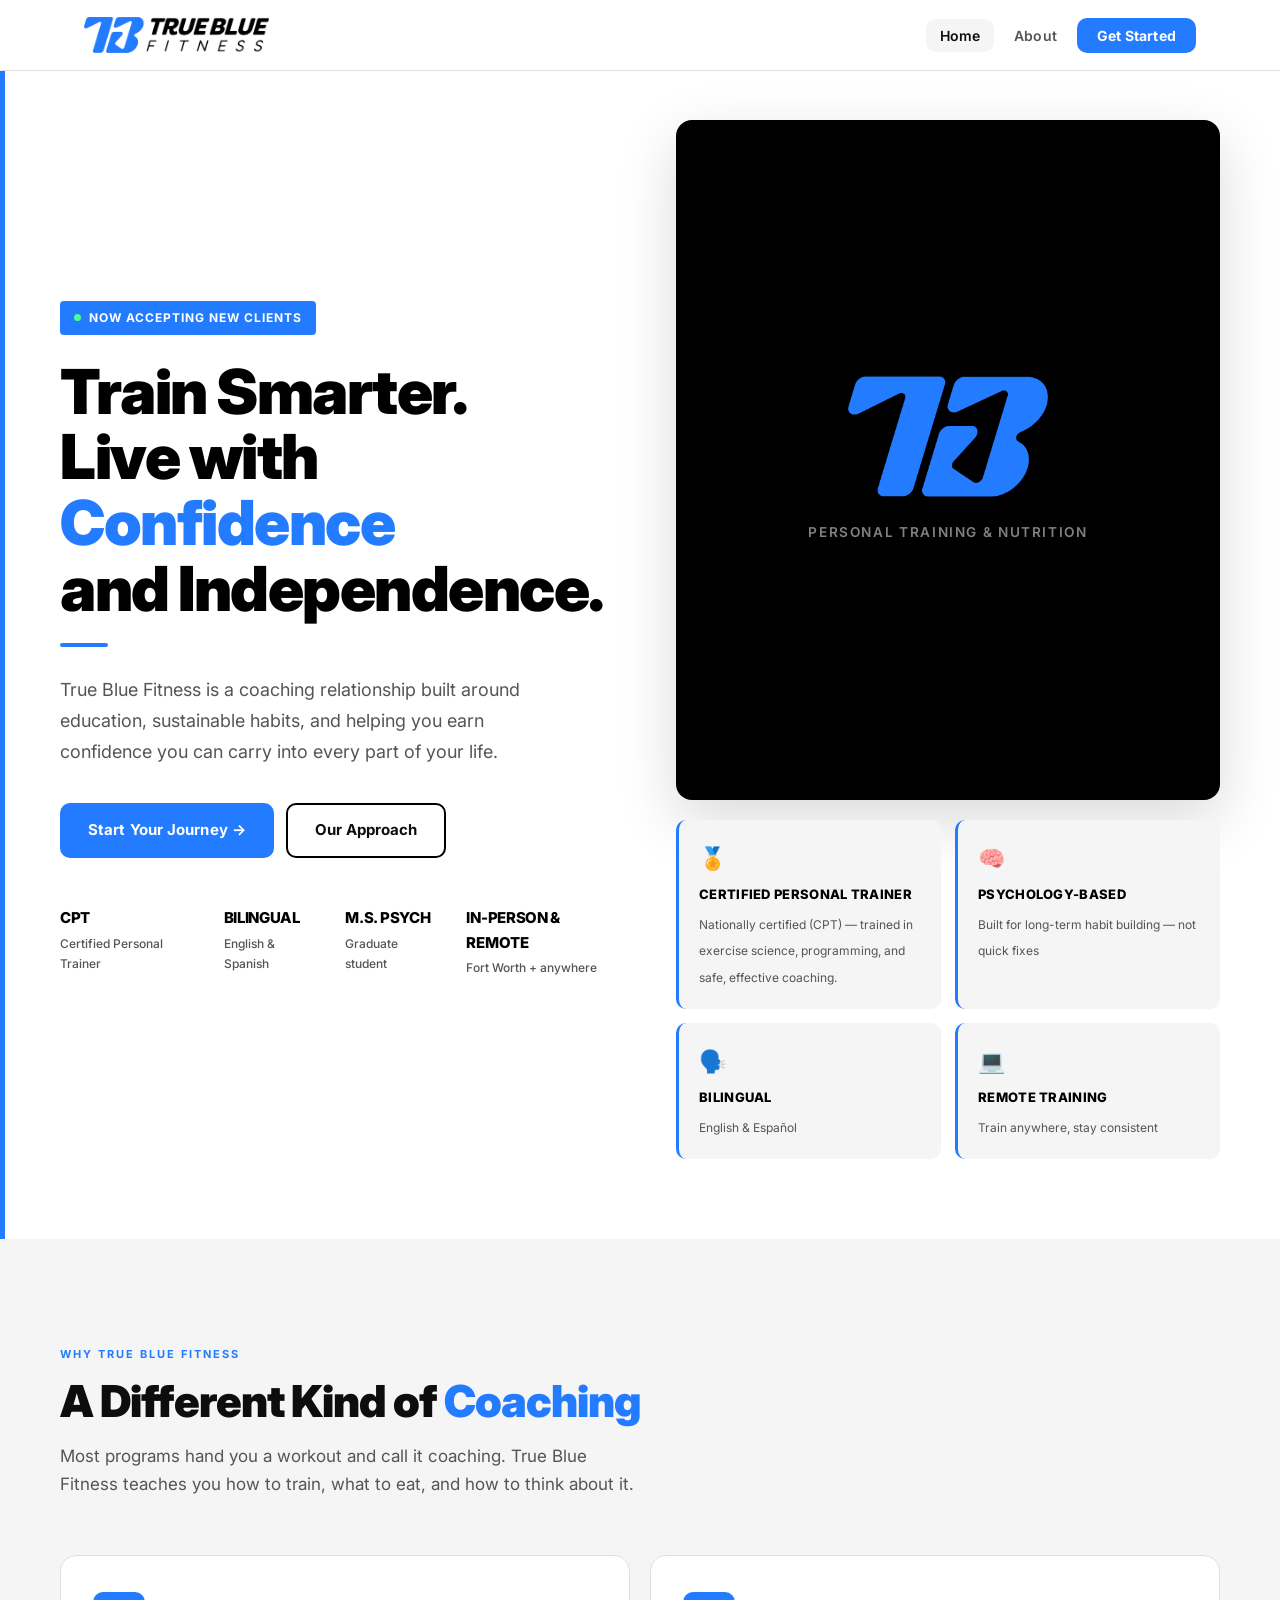
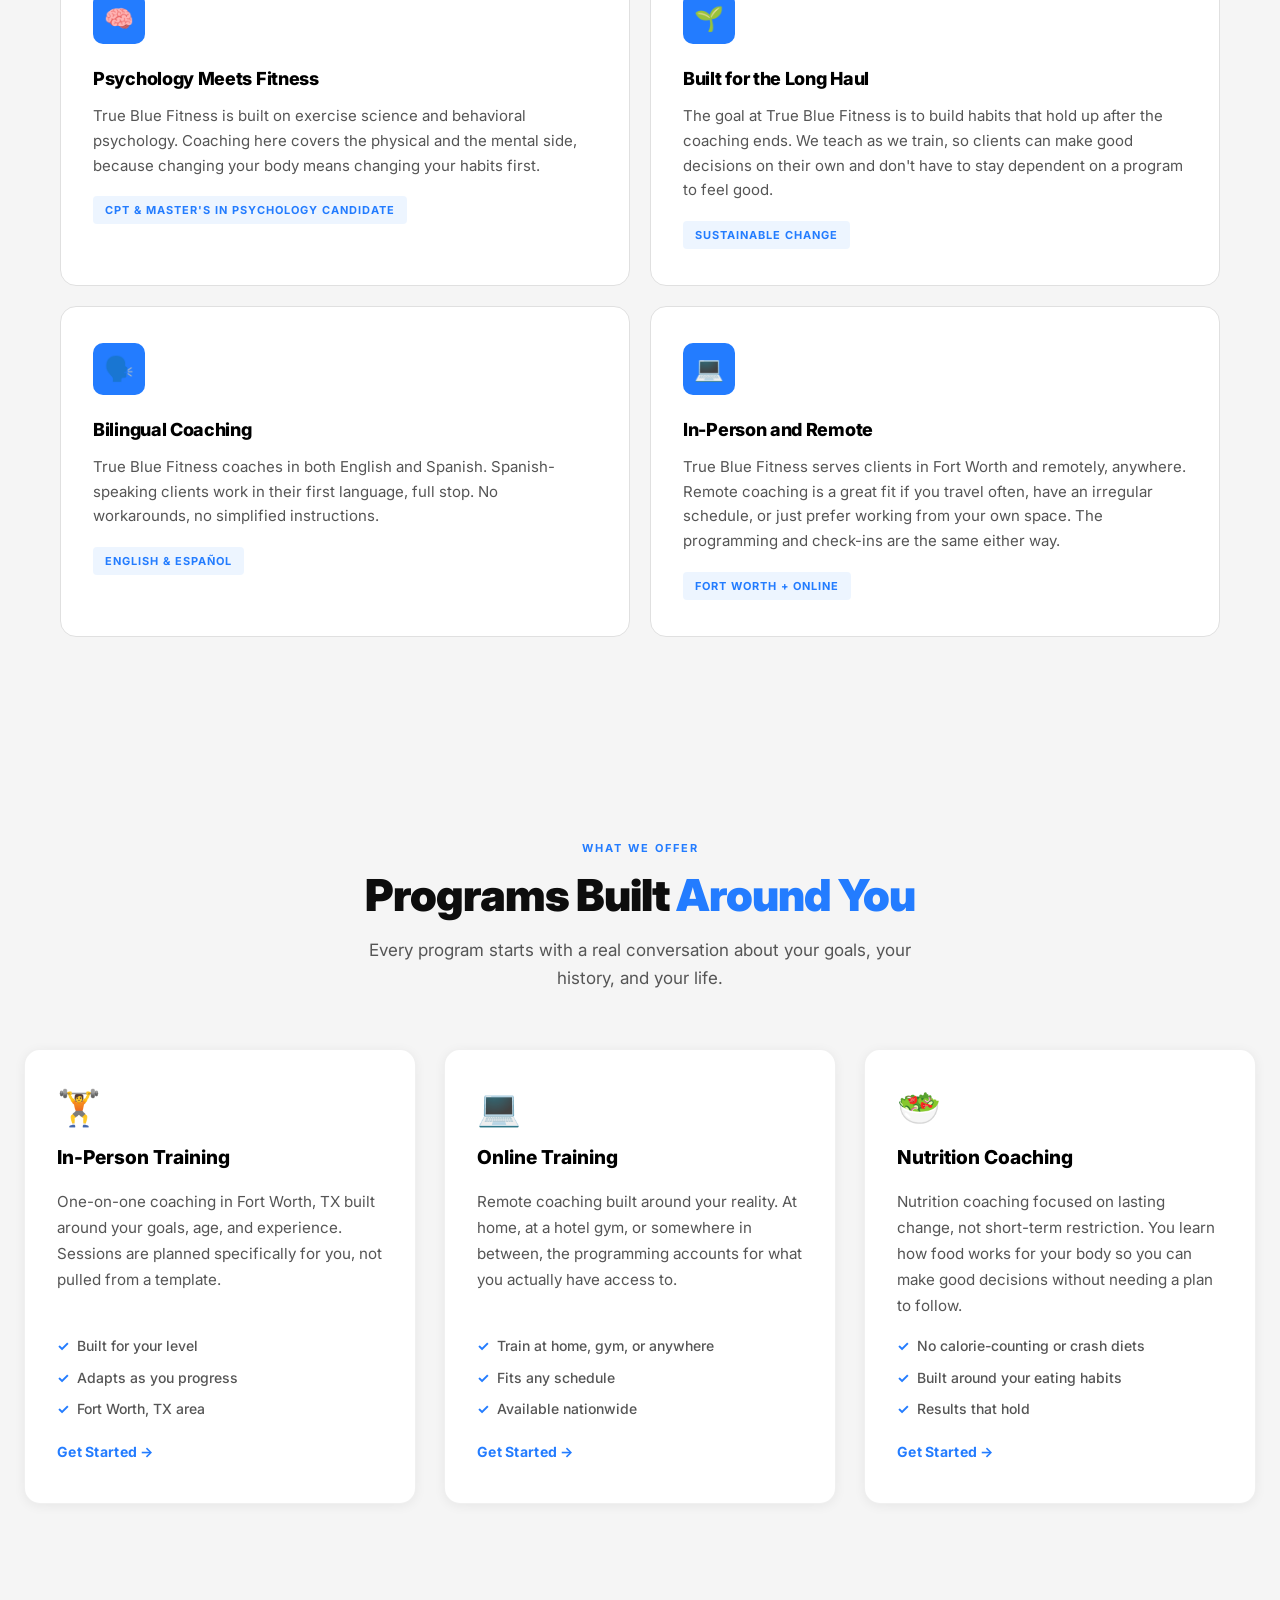
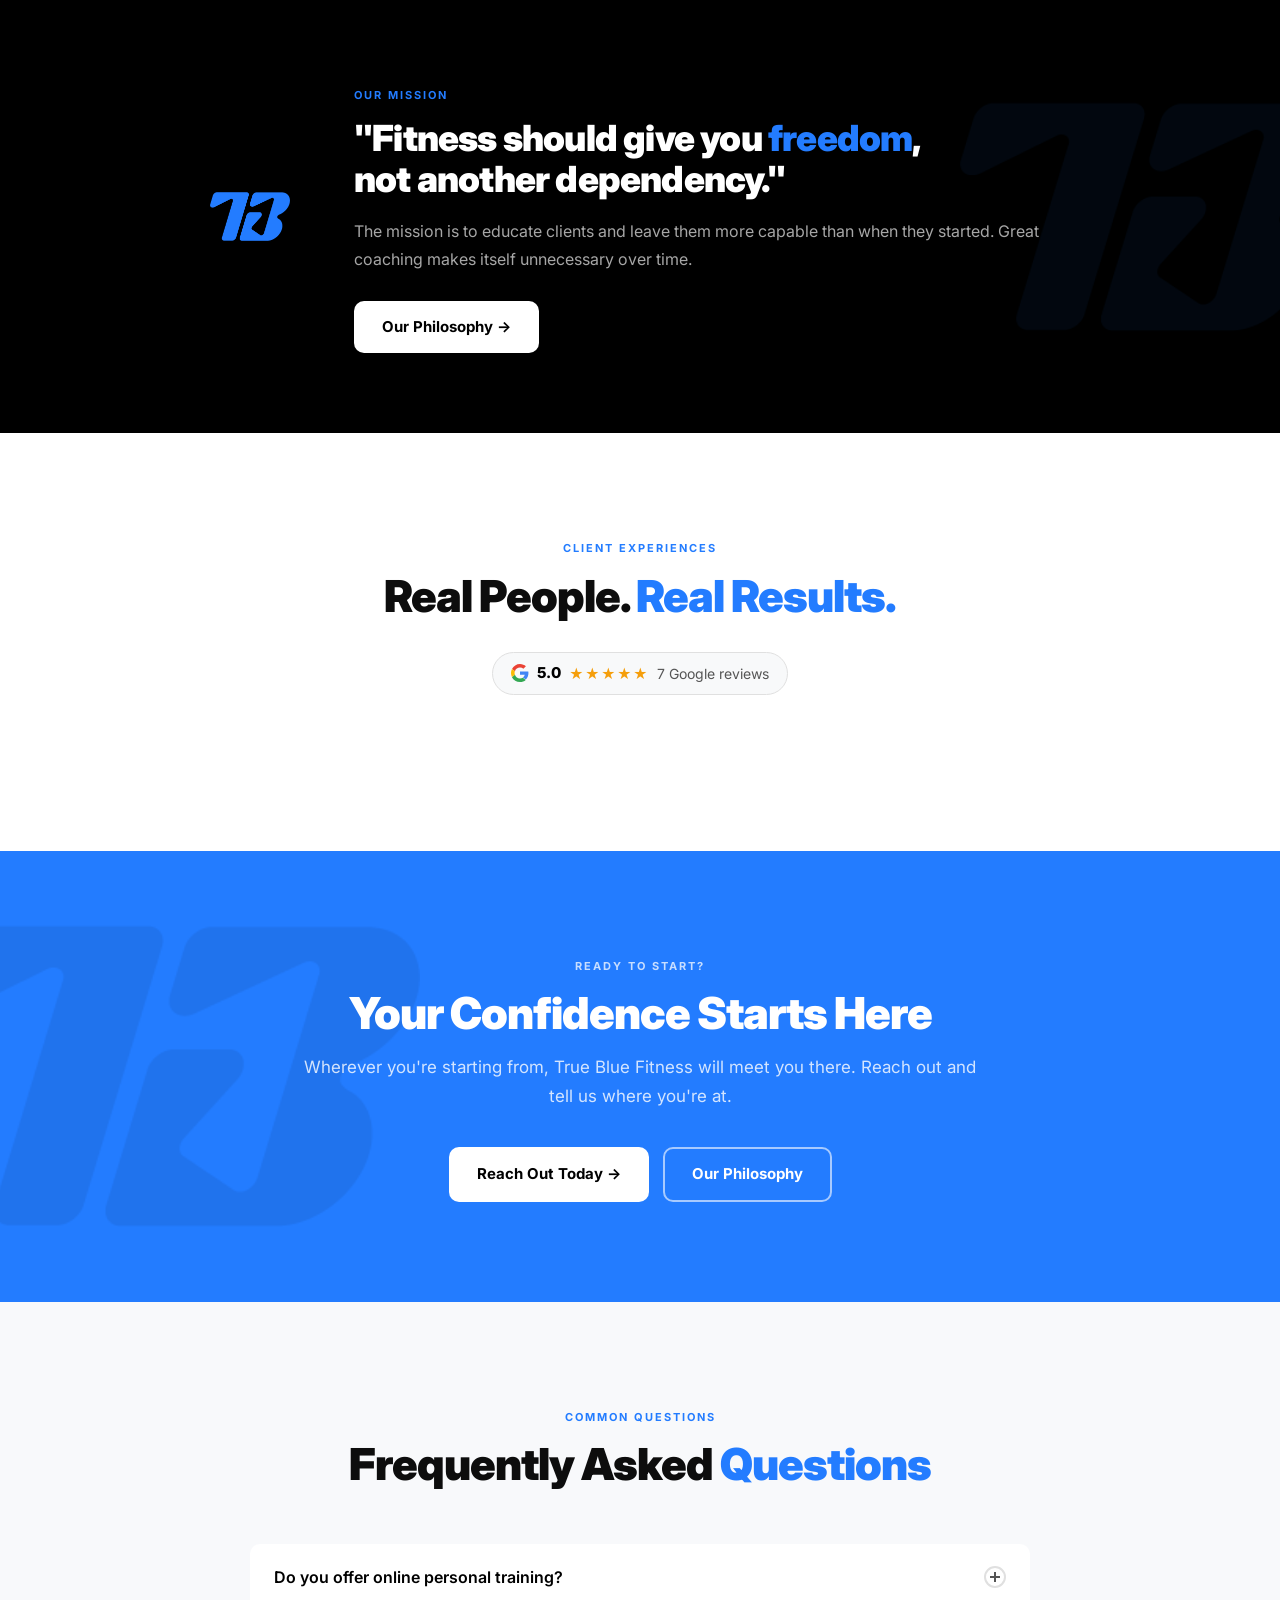
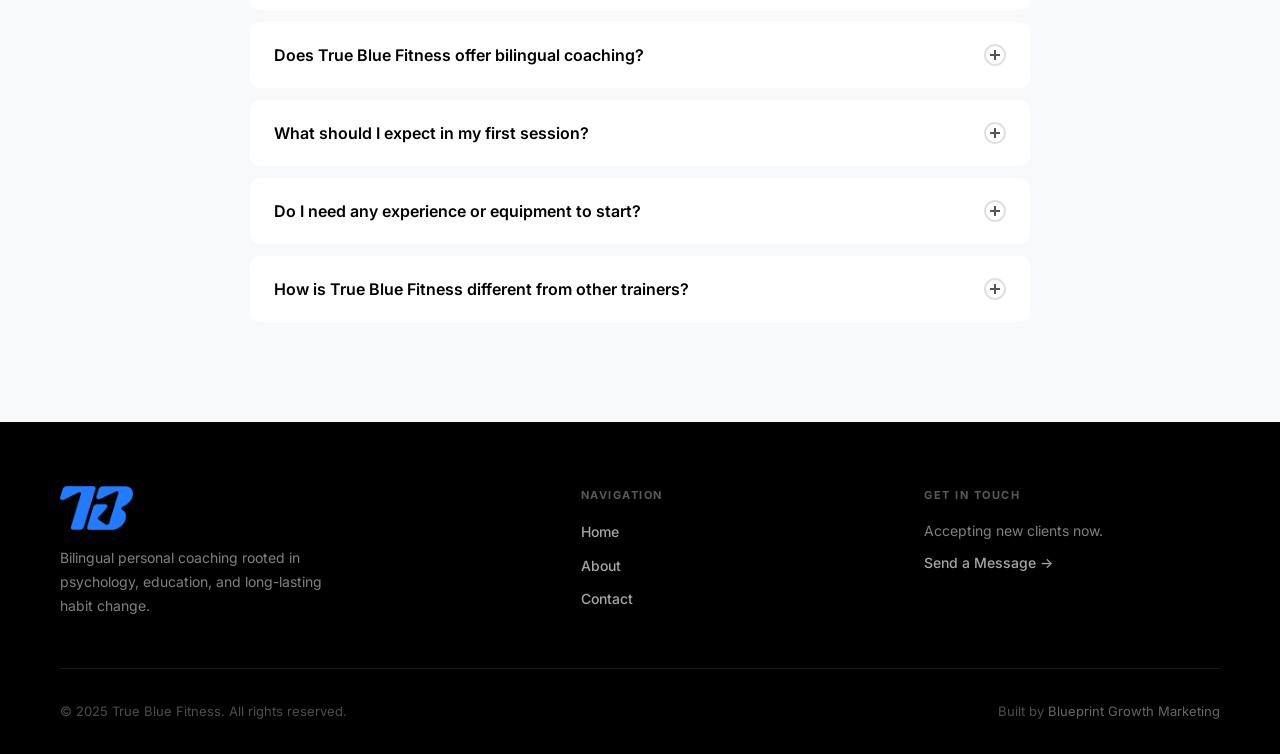
==== commit ebdaba7d: "Update content, FAQs, hero cards, and Ivan's photo - Remove 'how much does a trainer cost' FAQ - Upd" ====
--- a/index.html
+++ b/index.html
@@ -111,14 +111,6 @@
     "mainEntity": [
       {
         "@type": "Question",
-        "name": "How much does a personal trainer cost in Fort Worth, TX?",
-        "acceptedAnswer": {
-          "@type": "Answer",
-          "text": "Personal training in Fort Worth typically ranges from $50 to $120 per session depending on the trainer's credentials, experience, and whether sessions are in-person or online. True Blue Fitness offers competitive rates for both in-person sessions in Fort Worth and remote coaching packages. Reach out for a free consultation and current pricing."
-        }
-      },
-      {
-        "@type": "Question",
         "name": "Do you offer online personal training?",
         "acceptedAnswer": {
           "@type": "Answer",
@@ -244,13 +236,13 @@
         <div class="hero-info-cards">
           <div class="hero-info-card">
             <div class="icon">🏅</div>
-            <strong>Certified PT</strong>
-            <span>CPT verified</span>
+            <strong>Certified Personal Trainer</strong>
+            <span>Nationally certified (CPT) — trained in exercise science, programming, and safe, effective coaching.</span>
           </div>
           <div class="hero-info-card">
             <div class="icon">🧠</div>
-            <strong>Psychology-Informed</strong>
-            <span>Behavior change, not symptoms</span>
+            <strong>Psychology-Based</strong>
+            <span>Built for long-term habit building — not quick fixes</span>
           </div>
           <div class="hero-info-card">
             <div class="icon">🗣️</div>
@@ -282,7 +274,7 @@
           <div class="feature-icon">🧠</div>
           <h3>Psychology Meets Fitness</h3>
           <p>True Blue Fitness is built on exercise science and behavioral psychology. Coaching here covers the physical and the mental side, because changing your body means changing your habits first.</p>
-          <span class="feature-tag">CPT &amp; M.S. Psychology</span>
+          <span class="feature-tag">CPT &amp; Master's in Psychology Candidate</span>
         </div>
 
         <div class="feature-card reveal reveal-delay-1">
@@ -436,23 +428,13 @@
       </div>
       <div class="faq-list">
 
-        <div class="faq-item reveal">
-          <button class="faq-question" aria-expanded="false">
-            How much does a personal trainer cost in Fort Worth, TX?
-            <span class="faq-icon" aria-hidden="true"></span>
-          </button>
-          <div class="faq-answer">
-            <p>Personal training in Fort Worth typically ranges from $50 to $120 per session depending on the trainer's credentials, experience, and whether sessions are in-person or online. True Blue Fitness offers competitive rates for both in-person sessions in Fort Worth and remote coaching packages. Reach out for a free consultation and current pricing.</p>
-          </div>
-        </div>
-
         <div class="faq-item reveal reveal-delay-1">
           <button class="faq-question" aria-expanded="false">
             Do you offer online personal training?
             <span class="faq-icon" aria-hidden="true"></span>
           </button>
           <div class="faq-answer">
-            <p>Yes. True Blue Fitness offers fully remote coaching for clients anywhere in the United States. Online training includes custom programming, check-ins, form feedback via video, and nutrition guidance. It's delivered in a format that fits your schedule, not the other way around.</p>
+            <p>Yes. True Blue Fitness offers fully remote coaching for clients anywhere in the United States. Online training includes custom programming tailored to whatever equipment and space you have available — whether that's a full gym, a home setup, or just bodyweight. Check-ins, form feedback via video, and nutrition guidance are all included. It's delivered in a format that fits your schedule, not the other way around.</p>
           </div>
         </div>
 
@@ -482,7 +464,7 @@
             <span class="faq-icon" aria-hidden="true"></span>
           </button>
           <div class="faq-answer">
-            <p>No experience or equipment required. True Blue Fitness works with complete beginners just as well as experienced athletes. In-person training takes place at a fully equipped gym in Fort Worth. For online clients, programs are built around whatever you have: a full gym, resistance bands, or just bodyweight.</p>
+            <p>No experience or equipment required. True Blue Fitness works with complete beginners just as well as experienced athletes. In-person training takes place at a fully equipped gym convenient for you. For online clients, programs are built around whatever you have: a full gym, resistance bands, or just bodyweight.</p>
           </div>
         </div>
 
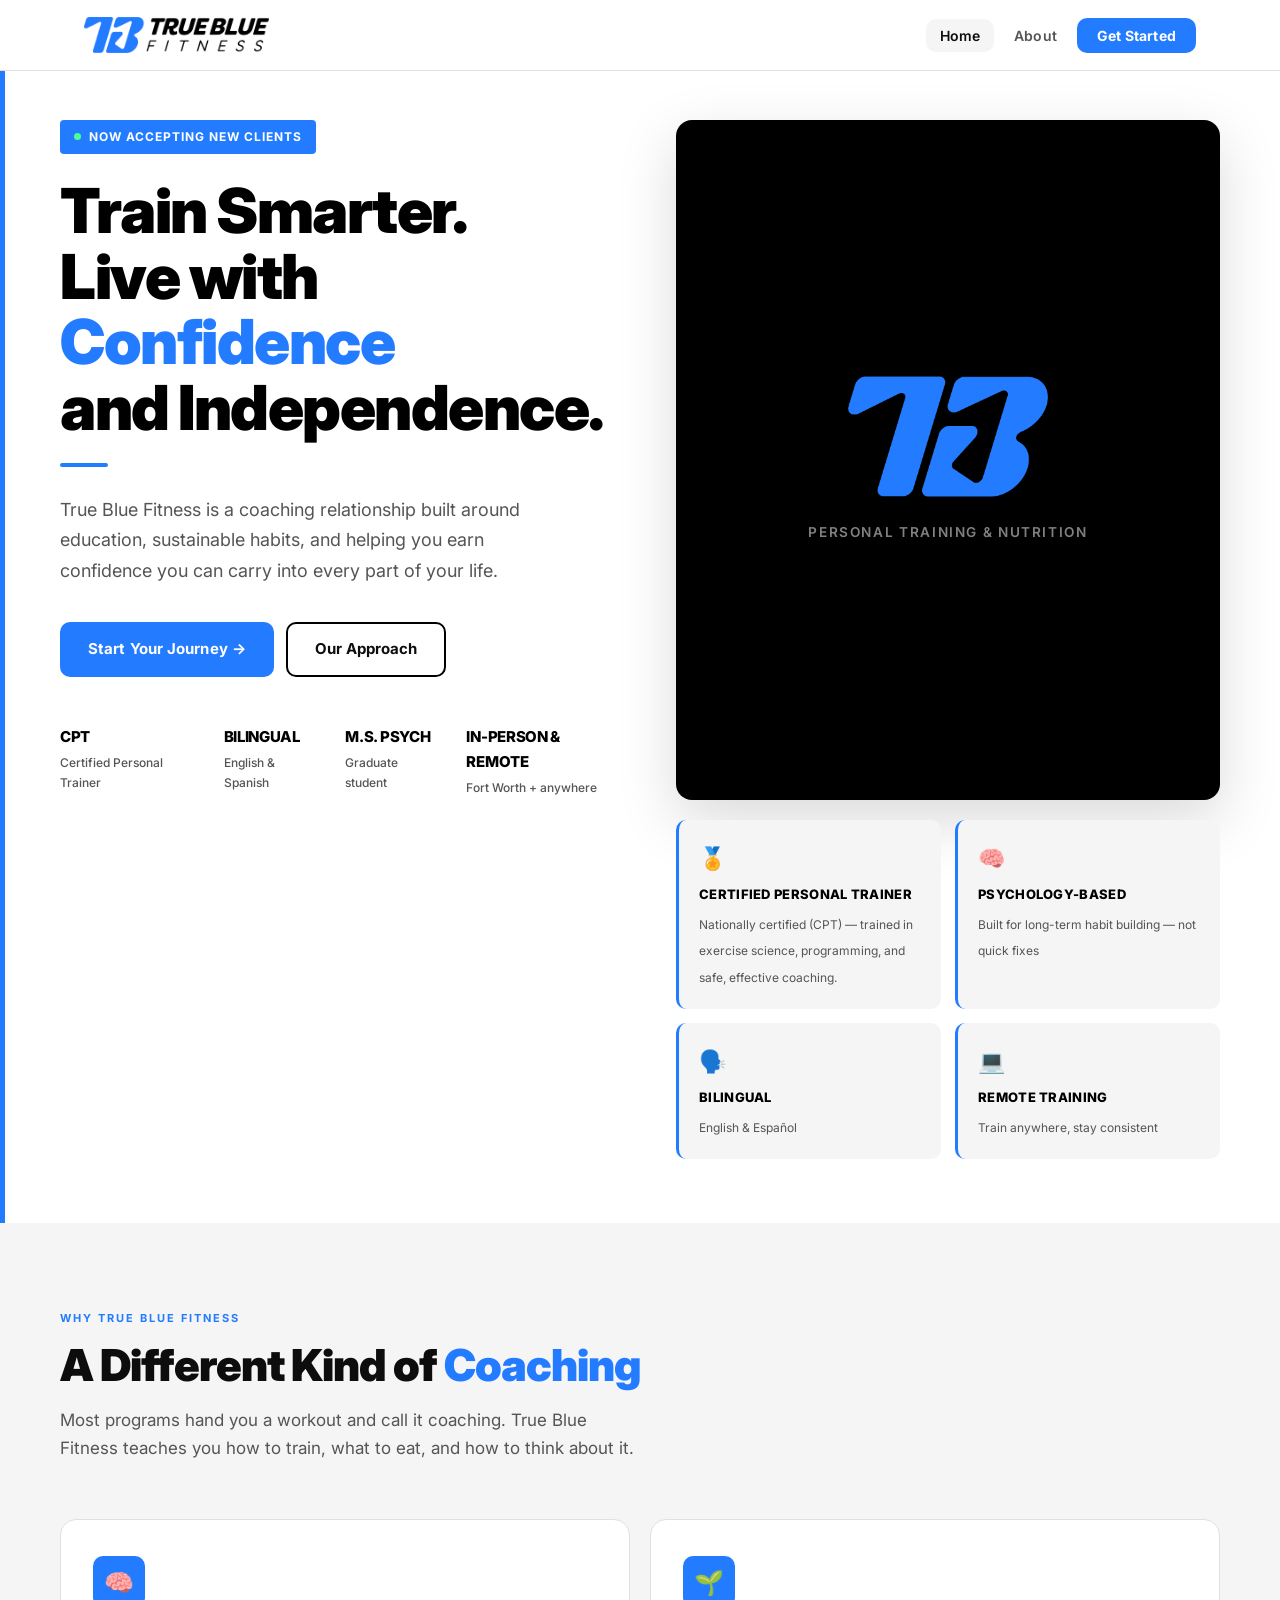
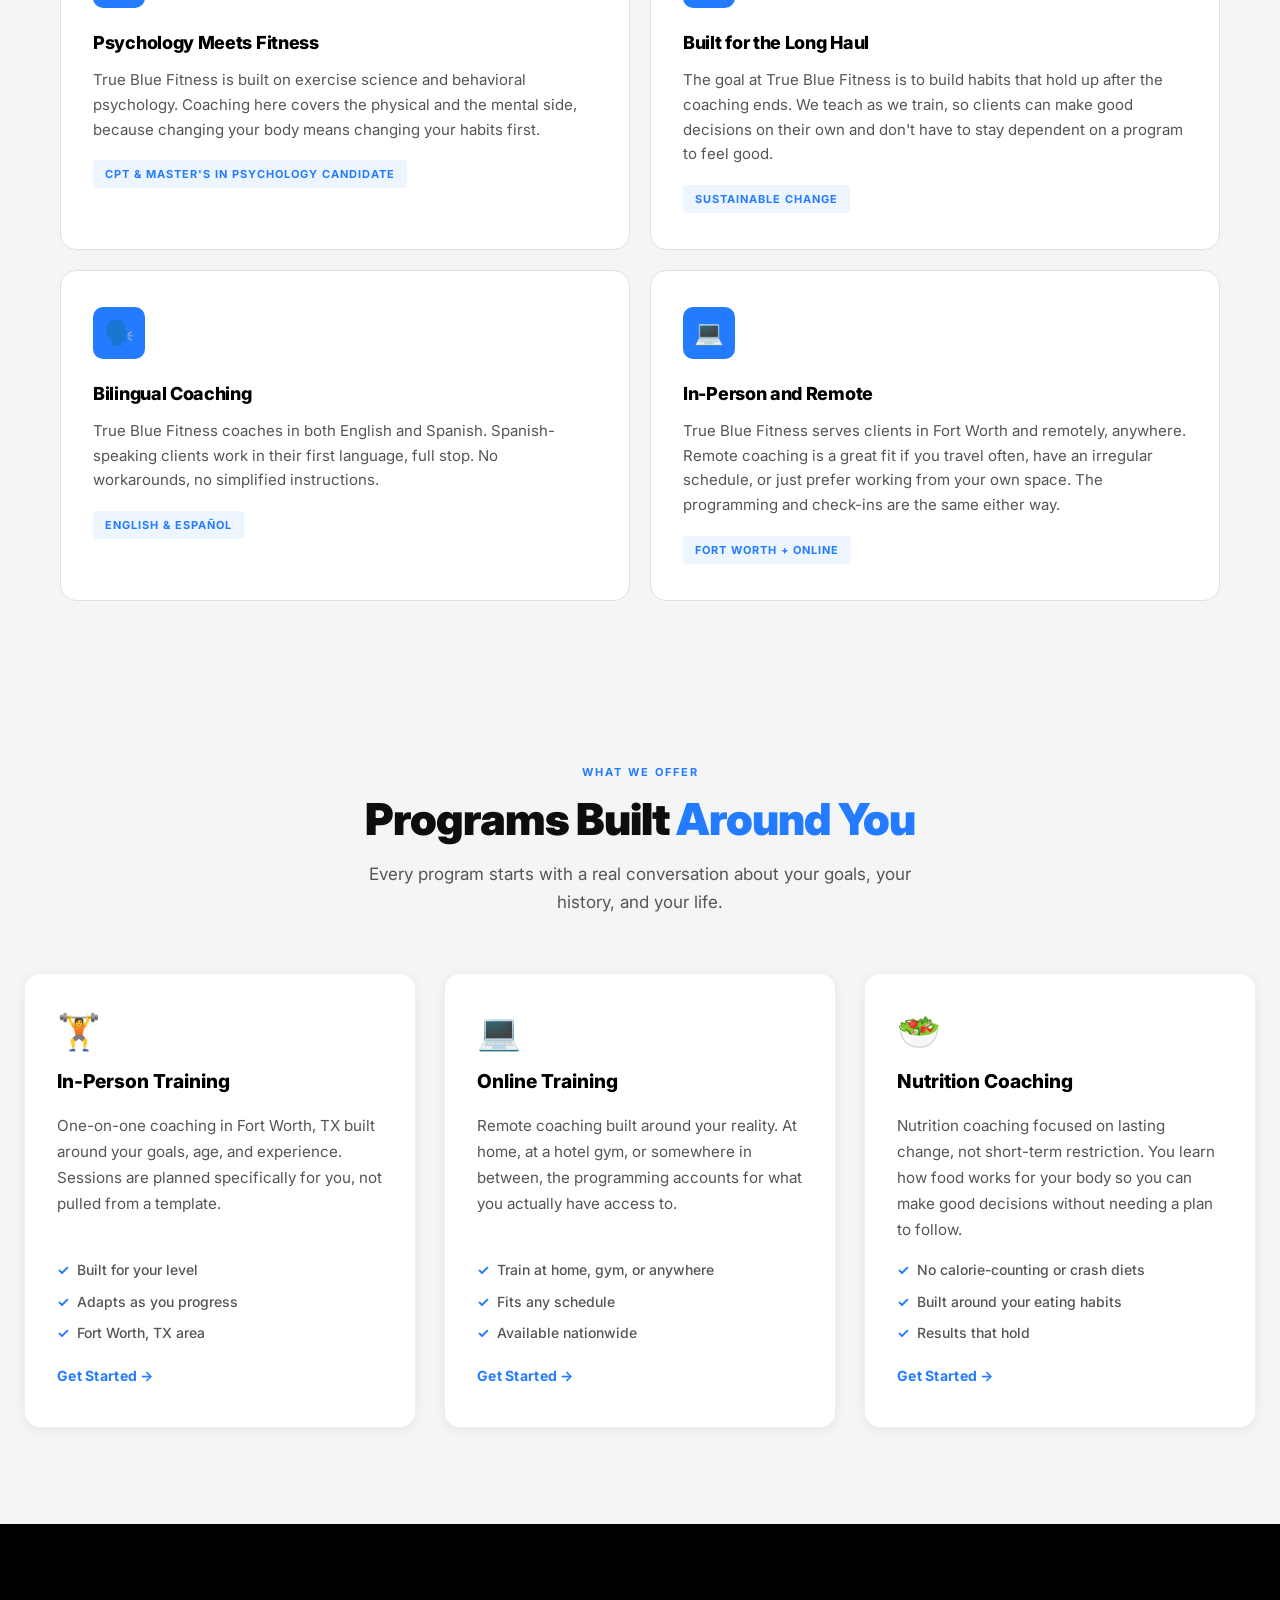
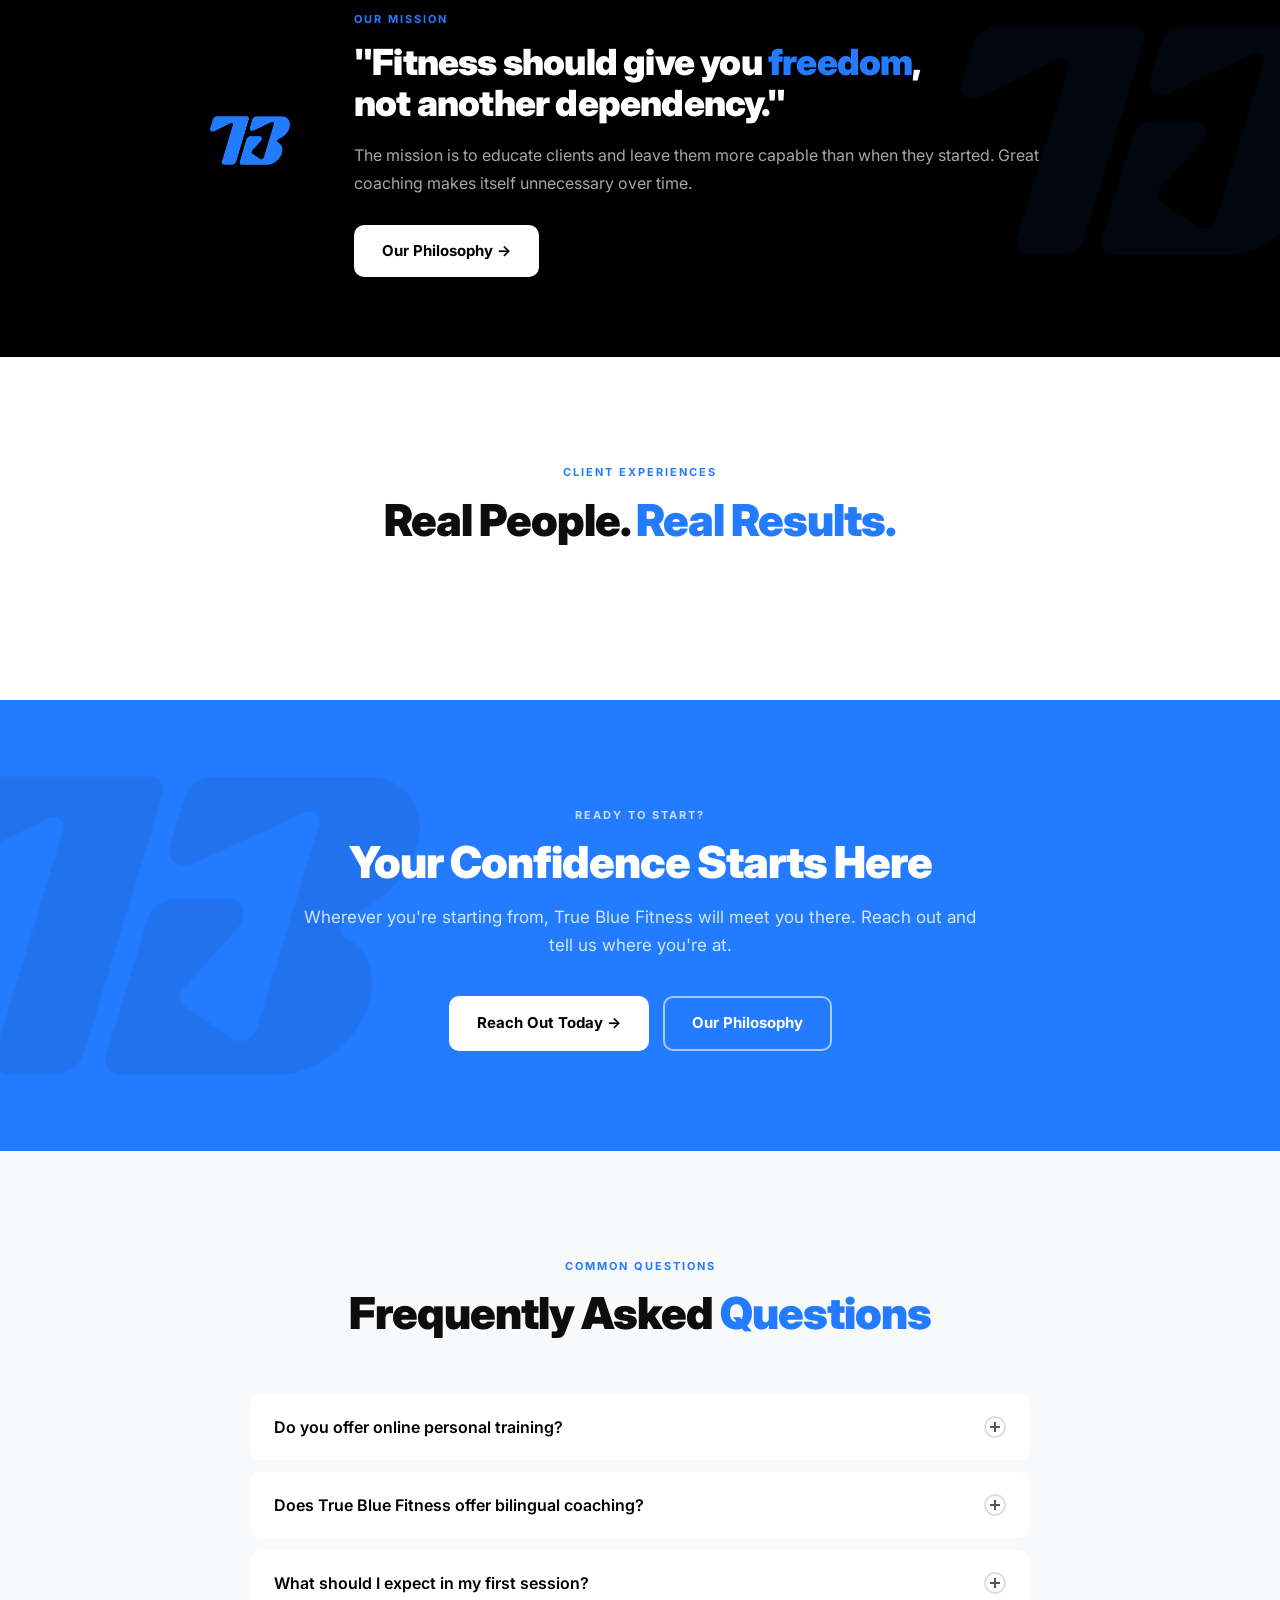
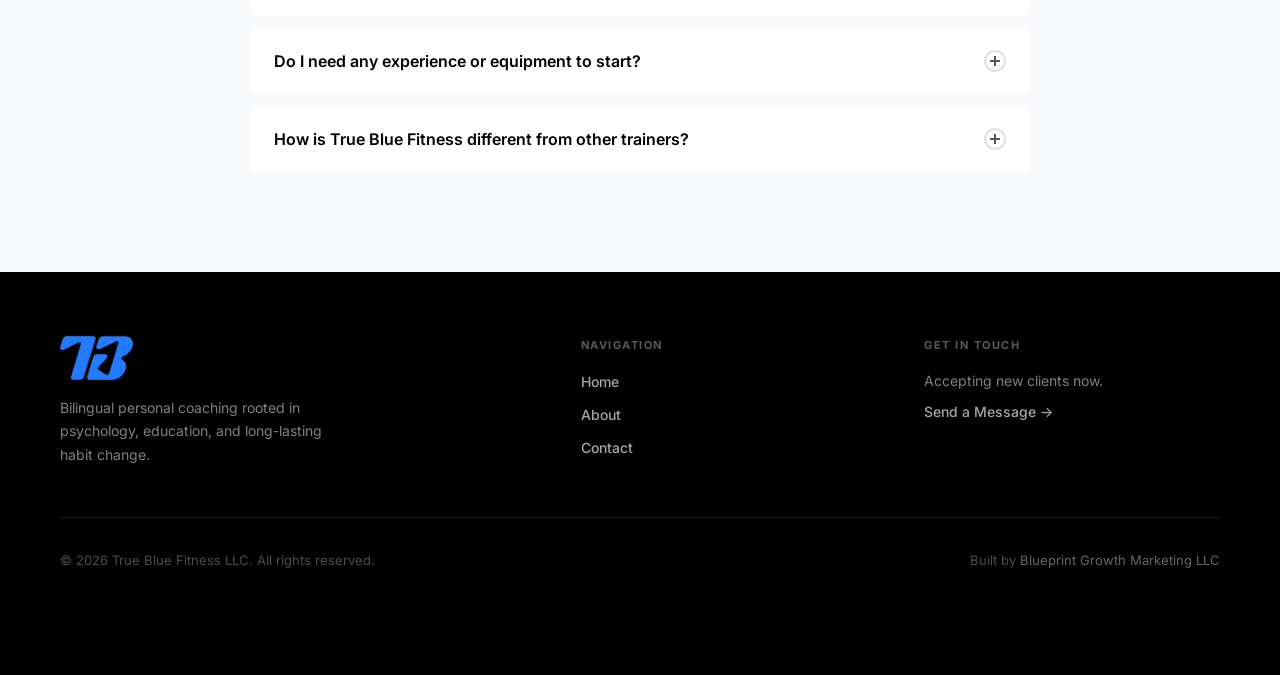
==== commit 4c823b31: "Update footer, fix hero alignment, dead space, and about photo - Update index.html footer to © 2026 " ====
--- a/index.html
+++ b/index.html
@@ -1,11 +1,18 @@
 <!DOCTYPE html>
 <html lang="en">
 <head>
+  <!-- Google Tag Manager -->
+  <script>(function(w,d,s,l,i){w[l]=w[l]||[];w[l].push({'gtm.start':
+  new Date().getTime(),event:'gtm.js'});var f=d.getElementsByTagName(s)[0],
+  j=d.createElement(s),dl=l!='dataLayer'?'&l='+l:'';j.async=true;j.src=
+  'https://www.googletagmanager.com/gtm.js?id='+i+dl;f.parentNode.insertBefore(j,f);
+  })(window,document,'script','dataLayer','GTM-KP5KV2VF');</script>
+  <!-- End Google Tag Manager -->
   <meta charset="UTF-8" />
   <meta name="viewport" content="width=device-width, initial-scale=1.0" />
   <title>Certified Personal Trainer Fort Worth TX | Online Coaching | True Blue Fitness</title>
   <meta name="description" content="True Blue Fitness offers certified personal training (CPT) in Fort Worth, TX and remote coaching nationwide. Bilingual coaching in English and Spanish, focused on lasting habits and real confidence." />
-  <link rel="canonical" href="https://truebluefitness.com/" />
+  <link rel="canonical" href="https://truebluefit.com/" />
   <meta name="robots" content="index, follow" />
   <link rel="sitemap" type="application/xml" href="/sitemap.xml" />
 
@@ -22,7 +29,7 @@
   <meta property="og:title" content="Certified Personal Trainer Fort Worth TX | Online Coaching | True Blue Fitness" />
   <meta property="og:description" content="Certified personal trainer (CPT) offering bilingual coaching in Fort Worth, TX and online. In-person or remote, in English and Spanish." />
   <meta property="og:type" content="website" />
-  <meta property="og:url" content="https://truebluefitness.com/" />
+  <meta property="og:url" content="https://truebluefit.com/" />
 
   <!-- LocalBusiness + Service Schema -->
   <script type="application/ld+json">
@@ -33,7 +40,7 @@
         "@type": "LocalBusiness",
         "name": "True Blue Fitness",
         "description": "Certified personal trainer (CPT) offering bilingual coaching in Fort Worth, TX and remotely nationwide. In-person and online training in English and Spanish, focused on sustainable habits and client independence.",
-        "url": "https://truebluefitness.com",
+        "url": "https://truebluefit.com",
         "telephone": "(682) 234-7968",
         "address": {
           "@type": "PostalAddress",
@@ -71,7 +78,7 @@
         "name": "Ivan Avila",
         "jobTitle": "Certified Personal Trainer",
         "worksFor": { "@type": "LocalBusiness", "name": "True Blue Fitness" },
-        "url": "https://truebluefitness.com/about.html",
+        "url": "https://truebluefit.com/about.html",
         "knowsLanguage": ["en", "es"],
         "hasCredential": {
           "@type": "EducationalOccupationalCredential",
@@ -159,6 +166,10 @@
   <link rel="stylesheet" href="css/styles.css" />
 </head>
 <body>
+  <!-- Google Tag Manager (noscript) -->
+  <noscript><iframe src="https://www.googletagmanager.com/ns.html?id=GTM-KP5KV2VF"
+  height="0" width="0" style="display:none;visibility:hidden"></iframe></noscript>
+  <!-- End Google Tag Manager (noscript) -->
 
   <div id="progress-bar"></div>
 
@@ -375,32 +386,11 @@
       <div class="section-header centered reveal">
         <div class="section-label">Client Experiences</div>
         <h2 class="section-heading">Real People. <span>Real Results.</span></h2>
-        <div class="google-rating-badge">
-          <svg width="18" height="18" viewBox="0 0 48 48" xmlns="http://www.w3.org/2000/svg" aria-hidden="true">
-            <path fill="#EA4335" d="M24 9.5c3.5 0 6.6 1.2 9 3.2l6.7-6.7C35.7 2.5 30.2 0 24 0 14.6 0 6.6 5.4 2.7 13.3l7.8 6.1C12.4 13 17.7 9.5 24 9.5z"/>
-            <path fill="#4285F4" d="M46.5 24.5c0-1.6-.1-3.1-.4-4.5H24v8.5h12.7c-.6 3-2.3 5.5-4.8 7.2l7.5 5.8c4.4-4.1 7.1-10.1 7.1-17z"/>
-            <path fill="#FBBC05" d="M10.5 28.6A14.6 14.6 0 0 1 9.5 24c0-1.6.3-3.2.8-4.6l-7.8-6.1A23.9 23.9 0 0 0 0 24c0 3.9.9 7.5 2.5 10.7l8-6.1z"/>
-            <path fill="#34A853" d="M24 48c6.2 0 11.4-2 15.2-5.5l-7.5-5.8c-2 1.4-4.6 2.2-7.7 2.2-6.3 0-11.6-4.3-13.5-10l-8 6.1C6.6 42.6 14.6 48 24 48z"/>
-          </svg>
-          <span class="google-rating-num">5.0</span>
-          <span class="google-stars">★★★★★</span>
-          <span class="google-count">7 Google reviews</span>
-        </div>
-      </div>
-
-      <!-- =====================================================
-           ELFSIGHT GOOGLE REVIEWS WIDGET
-           SETUP:
-           1. Sign up at https://elfsight.com/google-reviews-widget/
-           2. Connect your Google Business Profile
-           3. Customize the layout/colors to match the site
-           4. Copy your embed code (two lines) and replace the
-              placeholder script + div below with your real code
-           ===================================================== -->
-
-      <!-- REPLACE these two lines with your Elfsight embed code -->
-      <script src="https://static.elfsight.com/platform/platform.js" async></script>
-      <div class="elfsight-app-YOUR-APP-ID" data-elfsight-app-lazy></div>
+      </div>
+
+      <!-- Elfsight Google Reviews | Untitled Google Reviews -->
+      <script src="https://elfsightcdn.com/platform.js" async></script>
+      <div class="elfsight-app-24b00bda-0491-4b80-ab1f-bd601da76238" data-elfsight-app-lazy></div>
     </div>
   </section>
 
@@ -506,8 +496,8 @@
         </div>
       </div>
       <div class="footer-bottom">
-        <p>&copy; 2025 True Blue Fitness. All rights reserved.</p>
-        <p>Built by <a href="https://www.blueprintgrowthco.com" target="_blank" rel="noopener">Blueprint Growth Marketing</a></p>
+        <p>&copy; 2026 True Blue Fitness LLC. All rights reserved.</p>
+        <p>Built by <a href="https://www.blueprintgrowthco.com" target="_blank" rel="noopener">Blueprint Growth Marketing LLC</a></p>
       </div>
     </div>
   </footer>
--- a/css/styles.css
+++ b/css/styles.css
@@ -280,10 +280,9 @@
 
 /* ---------- Hero ---------- */
 .hero {
-  min-height: 100vh;
-  display: flex;
-  align-items: center;
-  padding: 120px 24px 80px;
+  display: flex;
+  align-items: center;
+  padding: 120px 24px 64px;
   background: var(--white);
   position: relative;
   overflow: hidden;
@@ -304,7 +303,7 @@
   display: grid;
   grid-template-columns: 1fr 1fr;
   gap: 72px;
-  align-items: center;
+  align-items: start;
   position: relative;
   z-index: 1;
 }
@@ -480,7 +479,7 @@
 
 /* ---------- Why True Blue Section ---------- */
 .why-section {
-  padding: 100px 24px;
+  padding: 80px 24px 60px;
   background: var(--gray);
 }
 
@@ -1047,14 +1046,20 @@
   display: grid;
   grid-template-columns: 1fr 1.1fr;
   gap: 80px;
-  align-items: start;
-}
-
-.about-photo-wrap { position: relative; }
+  align-items: stretch;
+}
+
+.about-photo-wrap {
+  position: relative;
+  display: flex;
+  flex-direction: column;
+  height: 100%;
+}
 
 .about-photo {
   width: 100%;
-  aspect-ratio: 4/5;
+  flex: 1;
+  min-height: 500px;
   background: var(--black);
   border-radius: var(--radius-lg);
   overflow: hidden;
@@ -1467,6 +1472,7 @@
   align-items: center;
   flex-wrap: wrap;
   gap: 12px;
+  padding-bottom: 72px;
 }
 
 .footer-bottom p { font-size: 13px; color: rgba(255,255,255,0.3); }
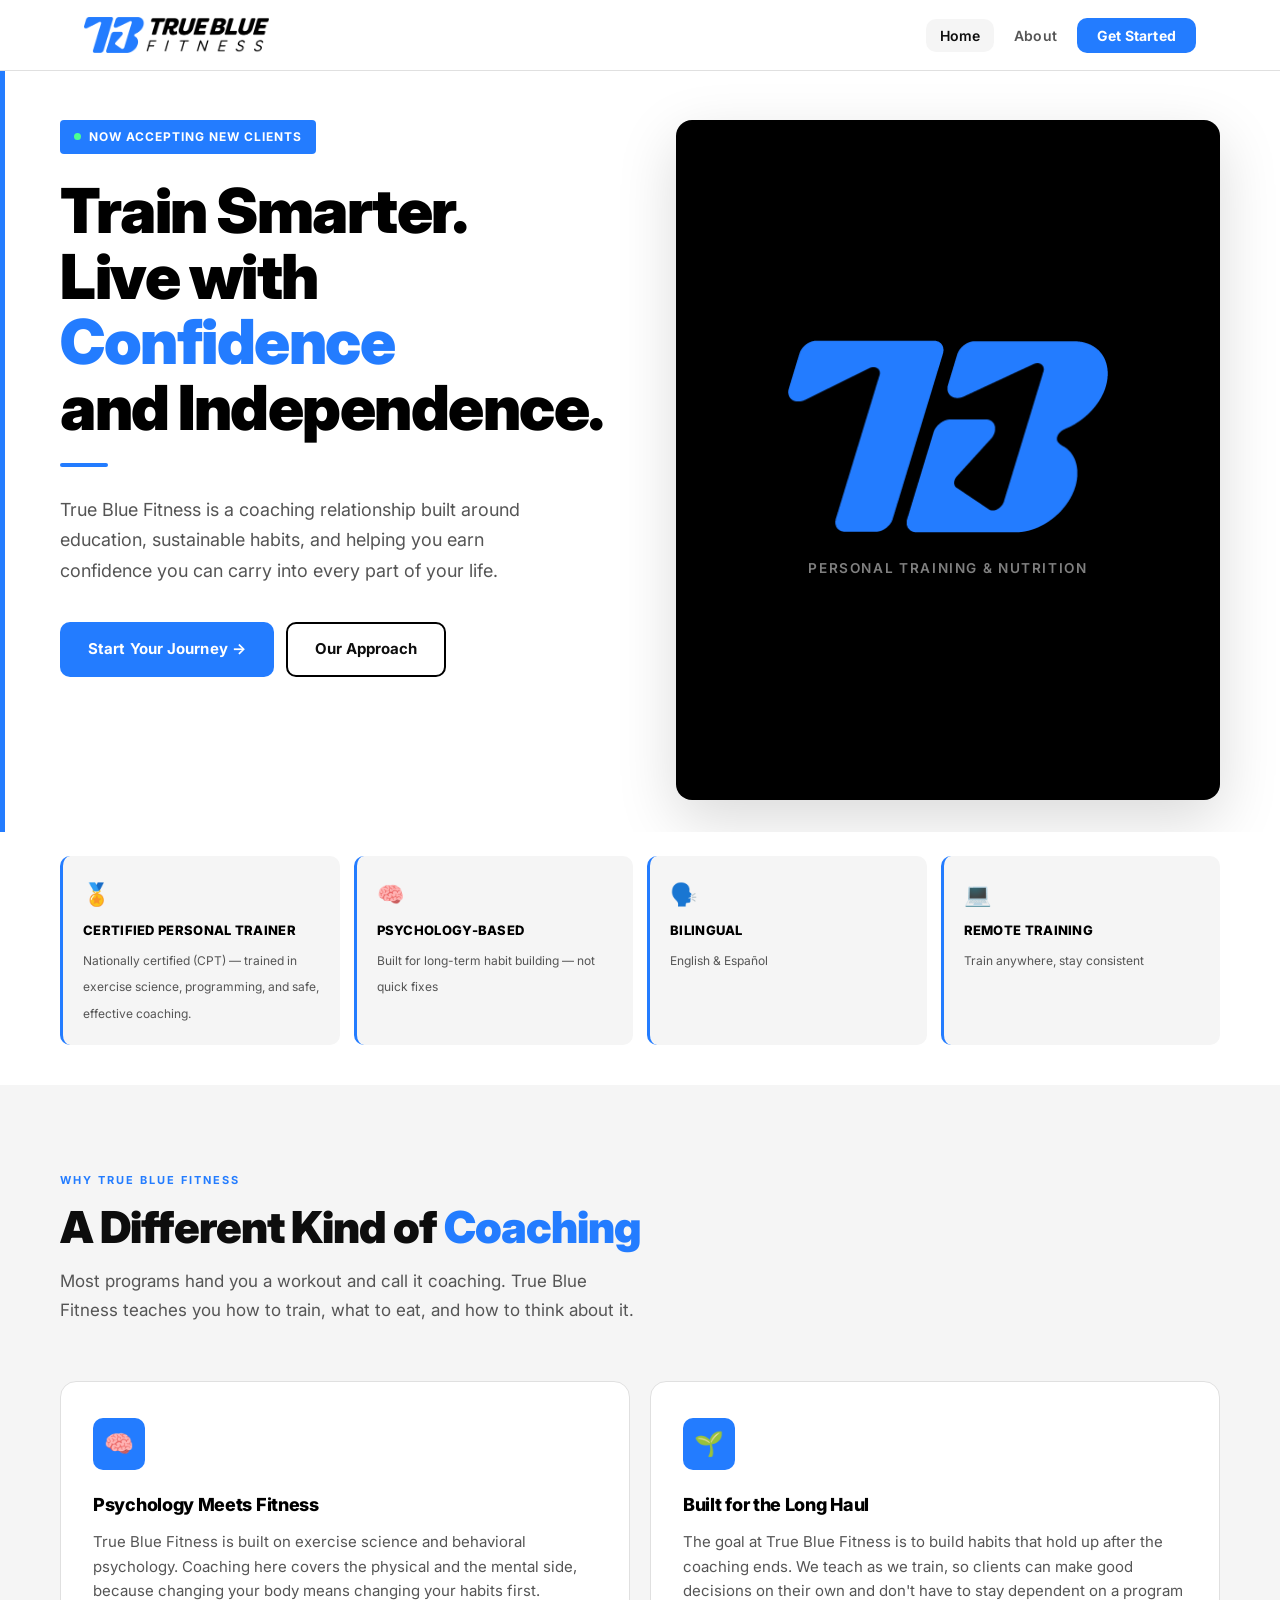
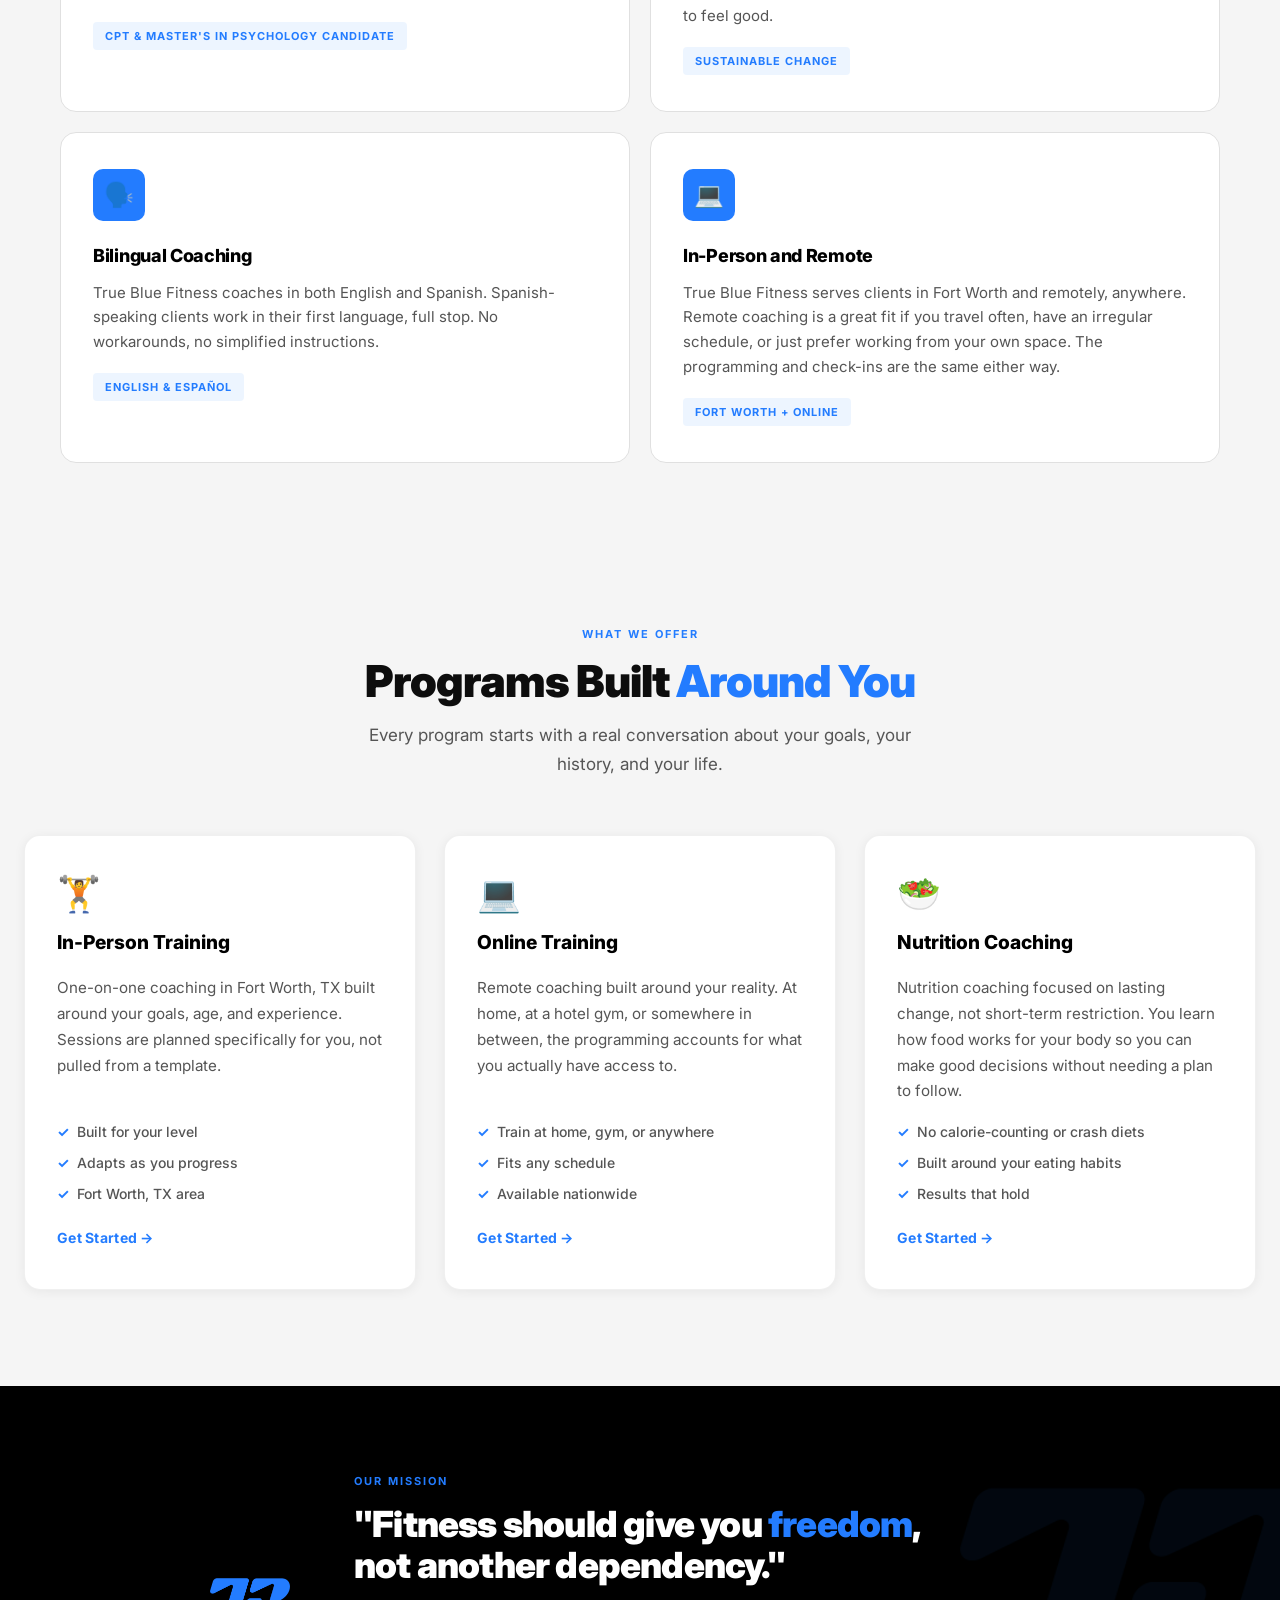
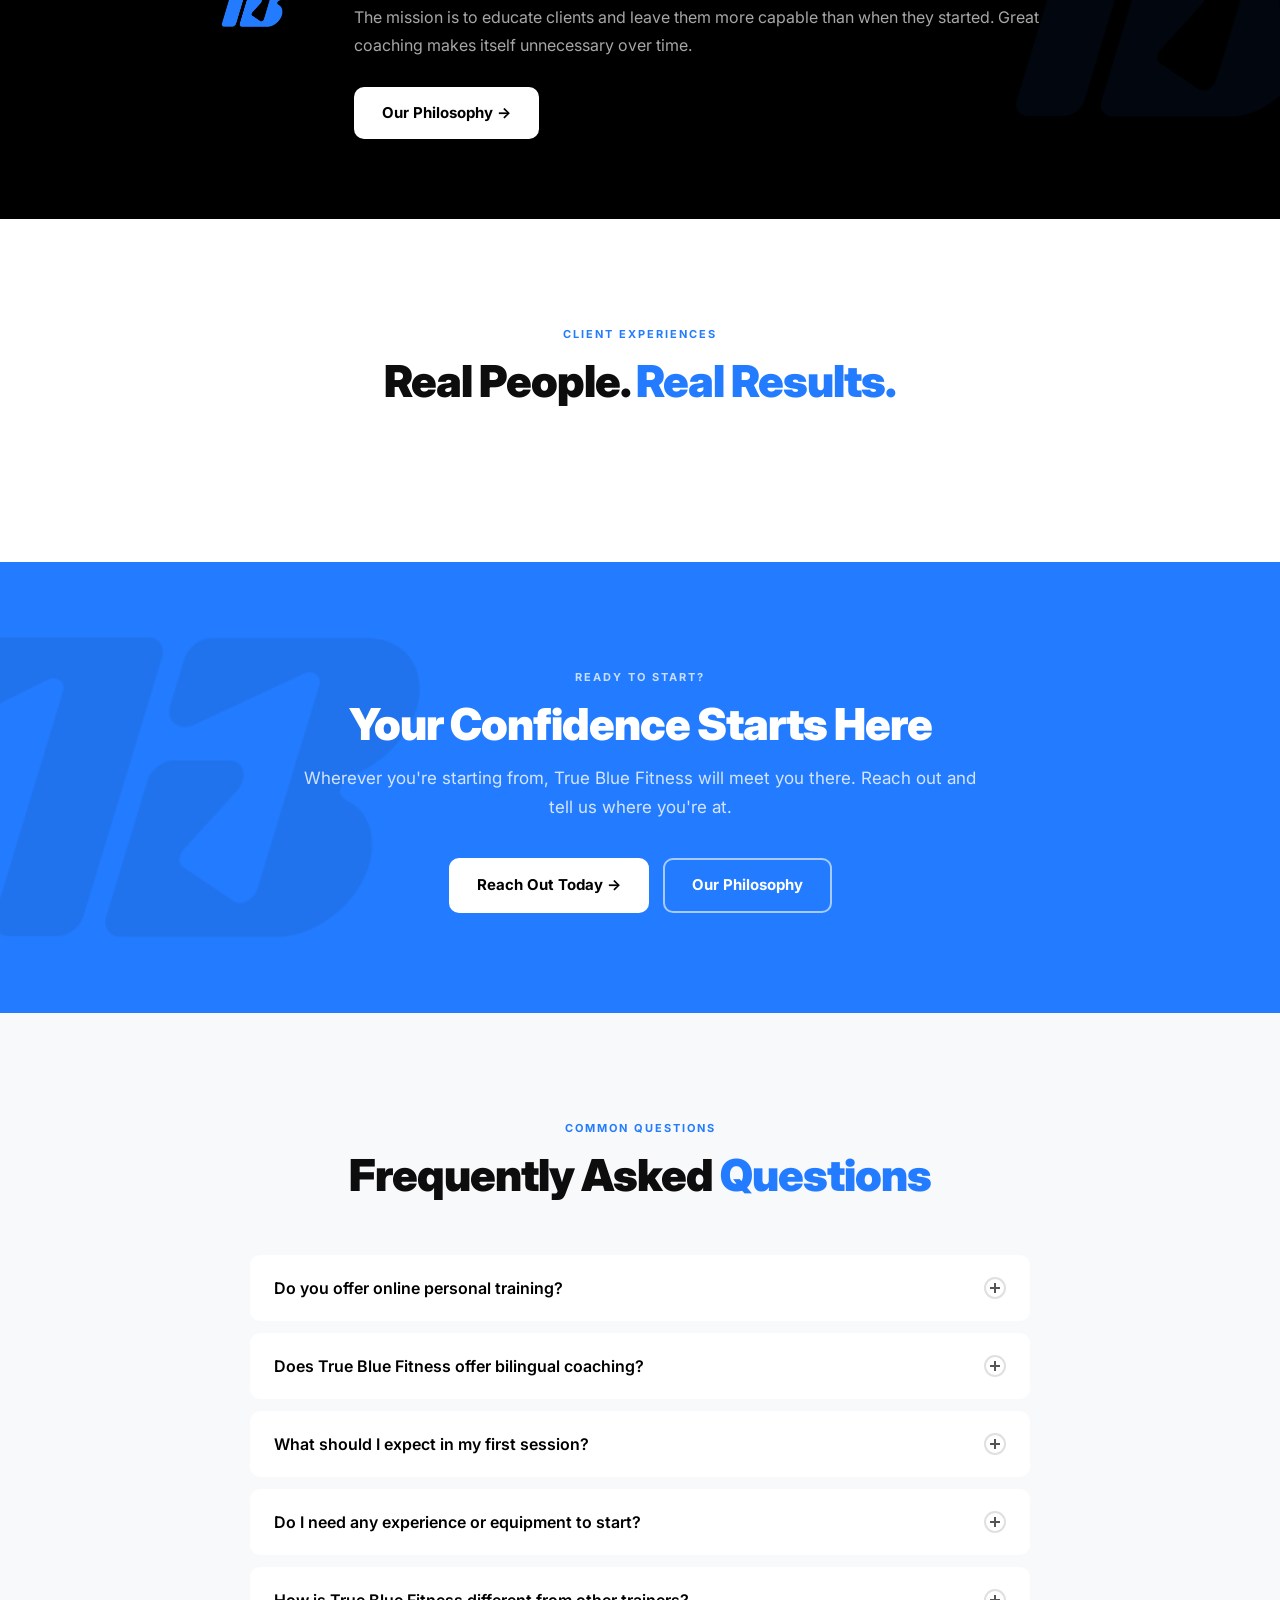
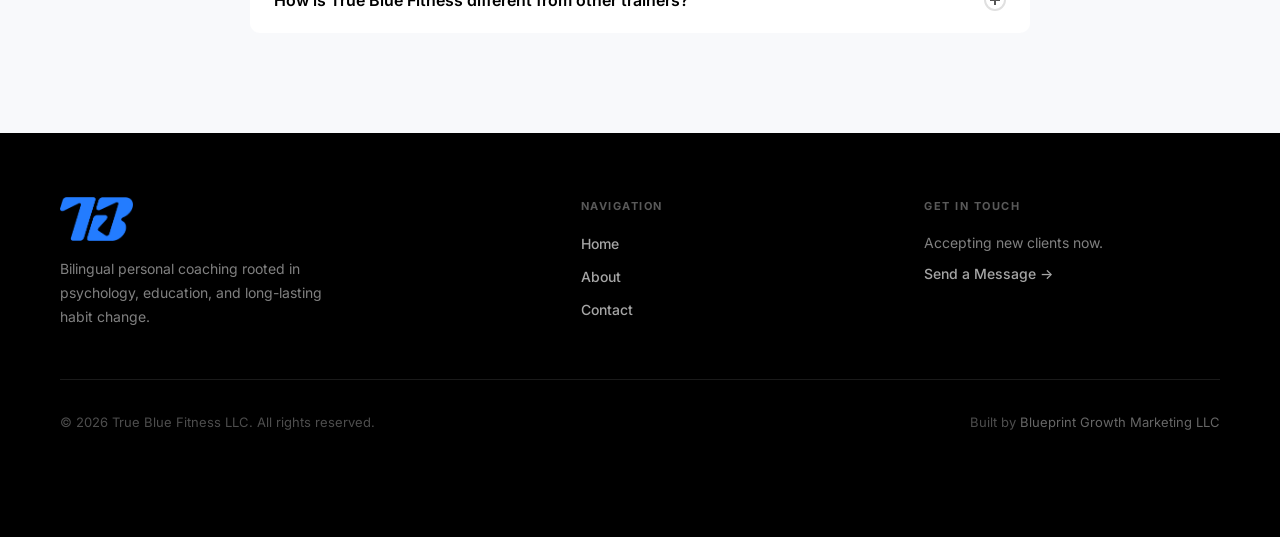
==== commit a86cb491: "Remove hero stats, move credential cards to full-width section below hero - Remove CPT/Bilingual/M.S" ====
--- a/index.html
+++ b/index.html
@@ -214,24 +214,6 @@
           <a href="contact.html" class="btn-primary">Start Your Journey &rarr;</a>
           <a href="about.html" class="btn-ghost">Our Approach</a>
         </div>
-        <div class="hero-stats">
-          <div class="hero-stat">
-            <div class="hero-stat-num">CPT</div>
-            <div class="hero-stat-label">Certified Personal Trainer</div>
-          </div>
-          <div class="hero-stat">
-            <div class="hero-stat-num">Bilingual</div>
-            <div class="hero-stat-label">English &amp; Spanish</div>
-          </div>
-          <div class="hero-stat">
-            <div class="hero-stat-num">M.S. Psych</div>
-            <div class="hero-stat-label">Graduate student</div>
-          </div>
-          <div class="hero-stat">
-            <div class="hero-stat-num">In-Person &amp; Remote</div>
-            <div class="hero-stat-label">Fort Worth + anywhere</div>
-          </div>
-        </div>
       </div>
 
       <!-- Right: brand visual card -->
@@ -244,30 +226,34 @@
           />
           <div class="hero-brand-tagline">Personal Training &amp; Nutrition</div>
         </div>
-        <div class="hero-info-cards">
-          <div class="hero-info-card">
-            <div class="icon">🏅</div>
-            <strong>Certified Personal Trainer</strong>
-            <span>Nationally certified (CPT) — trained in exercise science, programming, and safe, effective coaching.</span>
-          </div>
-          <div class="hero-info-card">
-            <div class="icon">🧠</div>
-            <strong>Psychology-Based</strong>
-            <span>Built for long-term habit building — not quick fixes</span>
-          </div>
-          <div class="hero-info-card">
-            <div class="icon">🗣️</div>
-            <strong>Bilingual</strong>
-            <span>English &amp; Español</span>
-          </div>
-          <div class="hero-info-card">
-            <div class="icon">💻</div>
-            <strong>Remote Training</strong>
-            <span>Train anywhere, stay consistent</span>
-          </div>
-        </div>
-      </div>
-
+      </div>
+
+    </div>
+  </section>
+
+  <!-- ===== CREDENTIAL CARDS ===== -->
+  <section class="credentials-section">
+    <div class="hero-info-cards">
+      <div class="hero-info-card">
+        <div class="icon">🏅</div>
+        <strong>Certified Personal Trainer</strong>
+        <span>Nationally certified (CPT) — trained in exercise science, programming, and safe, effective coaching.</span>
+      </div>
+      <div class="hero-info-card">
+        <div class="icon">🧠</div>
+        <strong>Psychology-Based</strong>
+        <span>Built for long-term habit building — not quick fixes</span>
+      </div>
+      <div class="hero-info-card">
+        <div class="icon">🗣️</div>
+        <strong>Bilingual</strong>
+        <span>English &amp; Español</span>
+      </div>
+      <div class="hero-info-card">
+        <div class="icon">💻</div>
+        <strong>Remote Training</strong>
+        <span>Train anywhere, stay consistent</span>
+      </div>
     </div>
   </section>
 
--- a/css/styles.css
+++ b/css/styles.css
@@ -282,7 +282,7 @@
 .hero {
   display: flex;
   align-items: center;
-  padding: 120px 24px 64px;
+  padding: 120px 24px 32px;
   background: var(--white);
   position: relative;
   overflow: hidden;
@@ -358,7 +358,7 @@
   display: flex;
   gap: 12px;
   flex-wrap: wrap;
-  margin-bottom: 48px;
+  margin-bottom: 0;
 }
 
 .hero-divider {
@@ -432,7 +432,7 @@
 }
 
 .hero-brand-logo {
-  width: min(200px, 60%);
+  width: min(320px, 80%);
   height: auto;
   display: block;
 }
@@ -445,11 +445,17 @@
   color: rgba(255,255,255,0.5);
 }
 
+.credentials-section {
+  padding: 24px 24px 40px;
+  background: var(--white);
+}
+
 .hero-info-cards {
   display: grid;
-  grid-template-columns: 1fr 1fr;
+  grid-template-columns: repeat(4, 1fr);
   gap: 14px;
-  width: 100%;
+  max-width: 1160px;
+  margin: 0 auto;
 }
 
 .hero-info-card {
@@ -1539,6 +1545,7 @@
 @media (max-width: 900px) {
   .hero-inner            { grid-template-columns: 1fr; gap: 48px; }
   .hero-visual           { display: flex; max-width: 420px; margin: 0 auto; width: 100%; }
+  .hero-info-cards       { grid-template-columns: 1fr 1fr; }
   .hero-photo-card       { aspect-ratio: 3/4; }
   .features-grid         { grid-template-columns: 1fr; }
   .testimonials-grid     { grid-template-columns: 1fr 1fr; }
@@ -1606,10 +1613,12 @@
 
   /* Hero */
   .hero {
-    padding: 100px 20px 60px;
+    padding: 100px 20px 28px;
     /* Use svh so address bar doesn't cut off content */
-    min-height: 100svh;
+    min-height: unset;
   }
+
+  .credentials-section { padding: 20px 16px 32px; }
 
   .hero-title { font-size: clamp(30px, 8vw, 42px); }
 
@@ -1627,13 +1636,8 @@
     text-align: center;
   }
 
-  /* Hero stats: 2-col grid, last item full-width */
-  .hero-stats {
-    display: grid;
-    grid-template-columns: 1fr 1fr;
-    gap: 16px;
-  }
-  .hero-stats .hero-stat:last-child { grid-column: span 2; }
+  /* Hero info cards: single column on small mobile */
+  .hero-info-cards { grid-template-columns: 1fr 1fr; }
 
   /* Testimonials: single column on small phones */
   .testimonials-grid,
@@ -1685,9 +1689,8 @@
   .hero-title     { font-size: 28px; }
   .section-heading { font-size: 26px; }
 
-  /* Stack all 3 hero stats */
-  .hero-stats { grid-template-columns: 1fr; }
-  .hero-stats .hero-stat:last-child { grid-column: span 1; }
+  /* Hero info cards: single column on very small phones */
+  .hero-info-cards { grid-template-columns: 1fr; }
 }
 
 /* ---------- Touch device hover guard ---------- */
